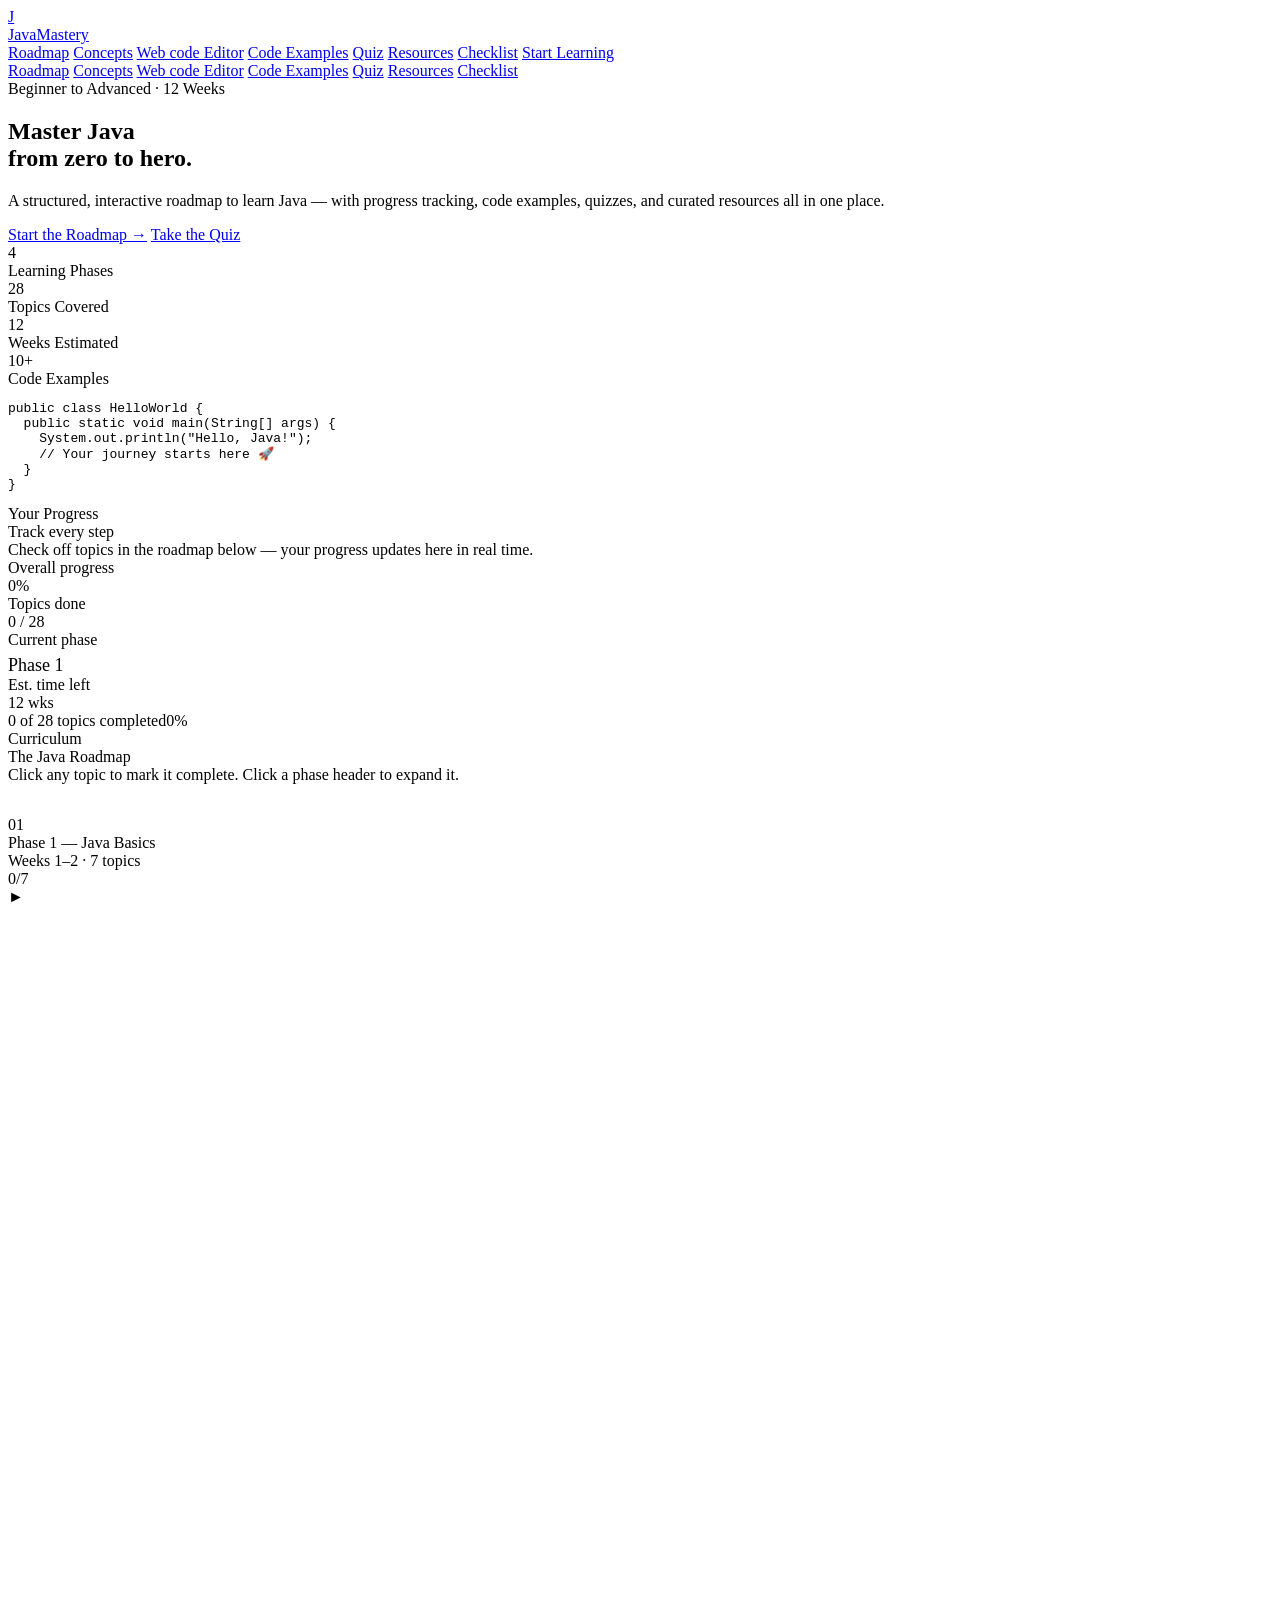
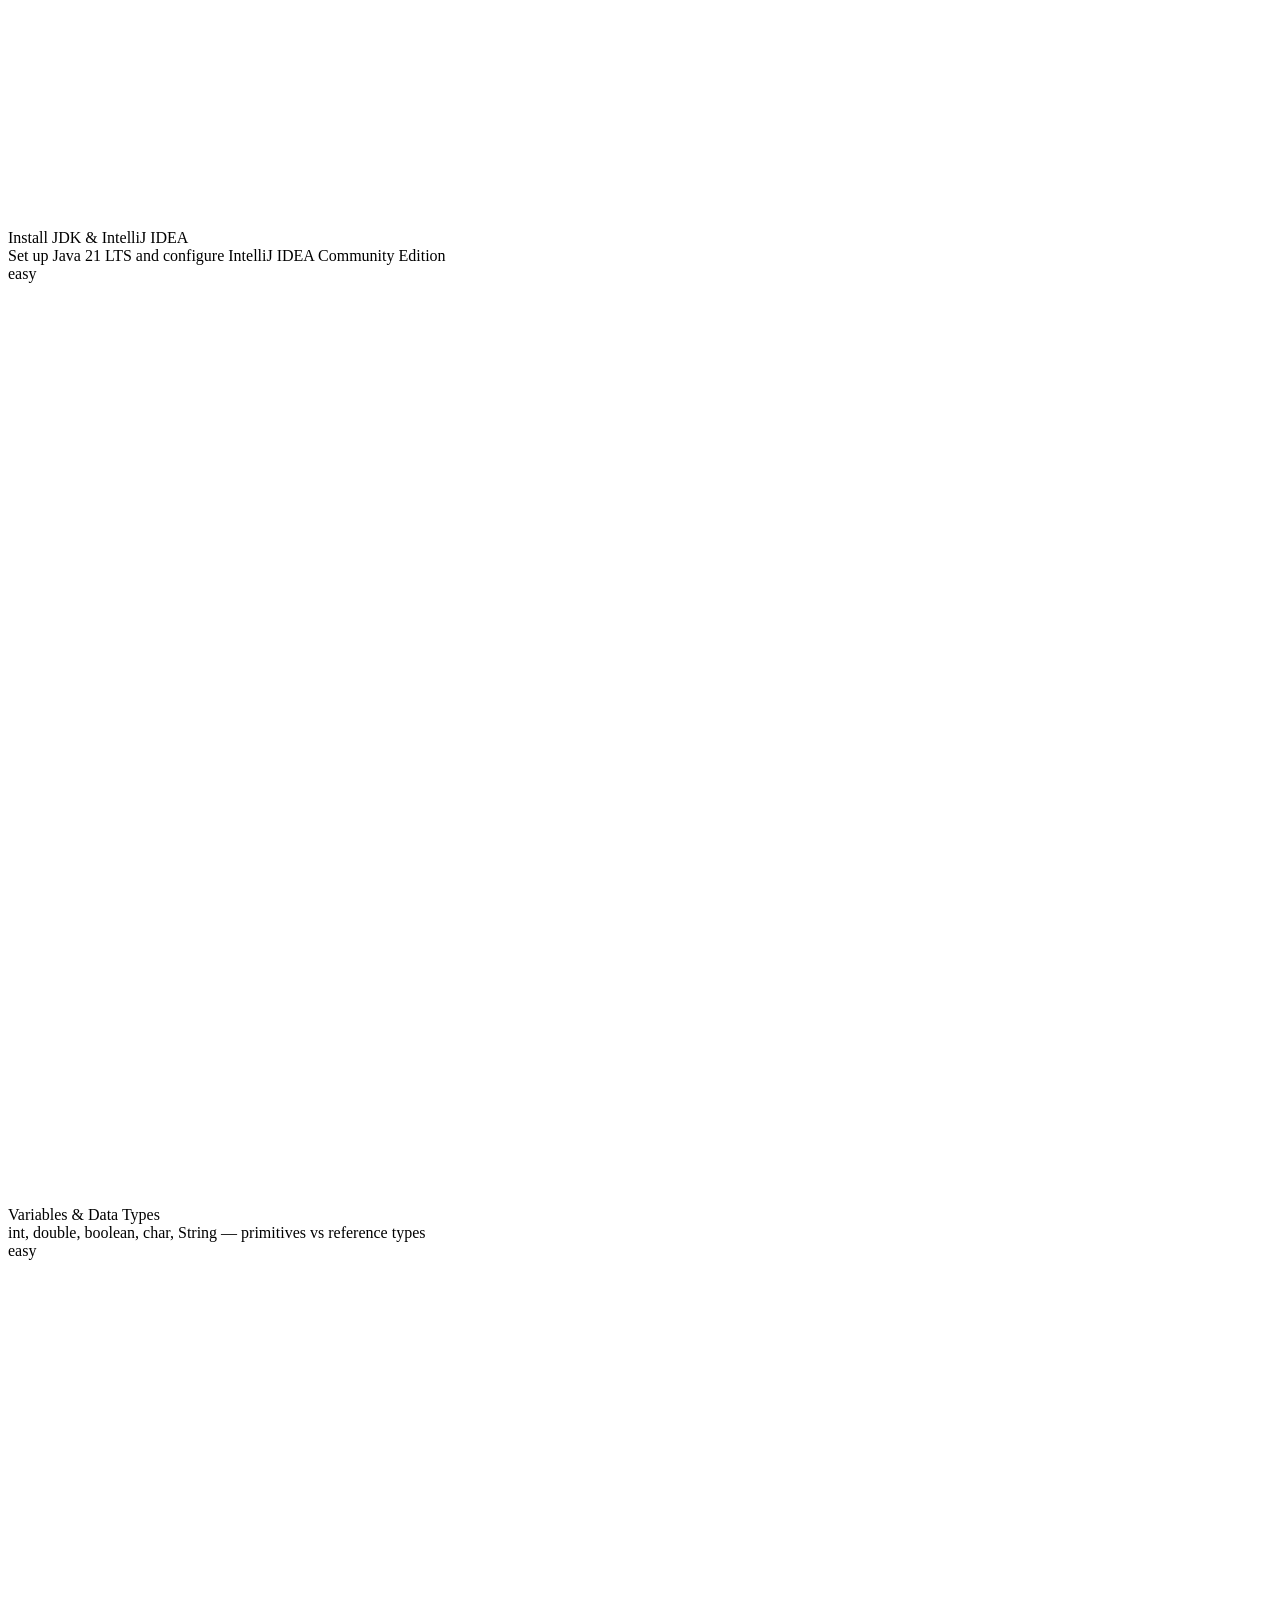
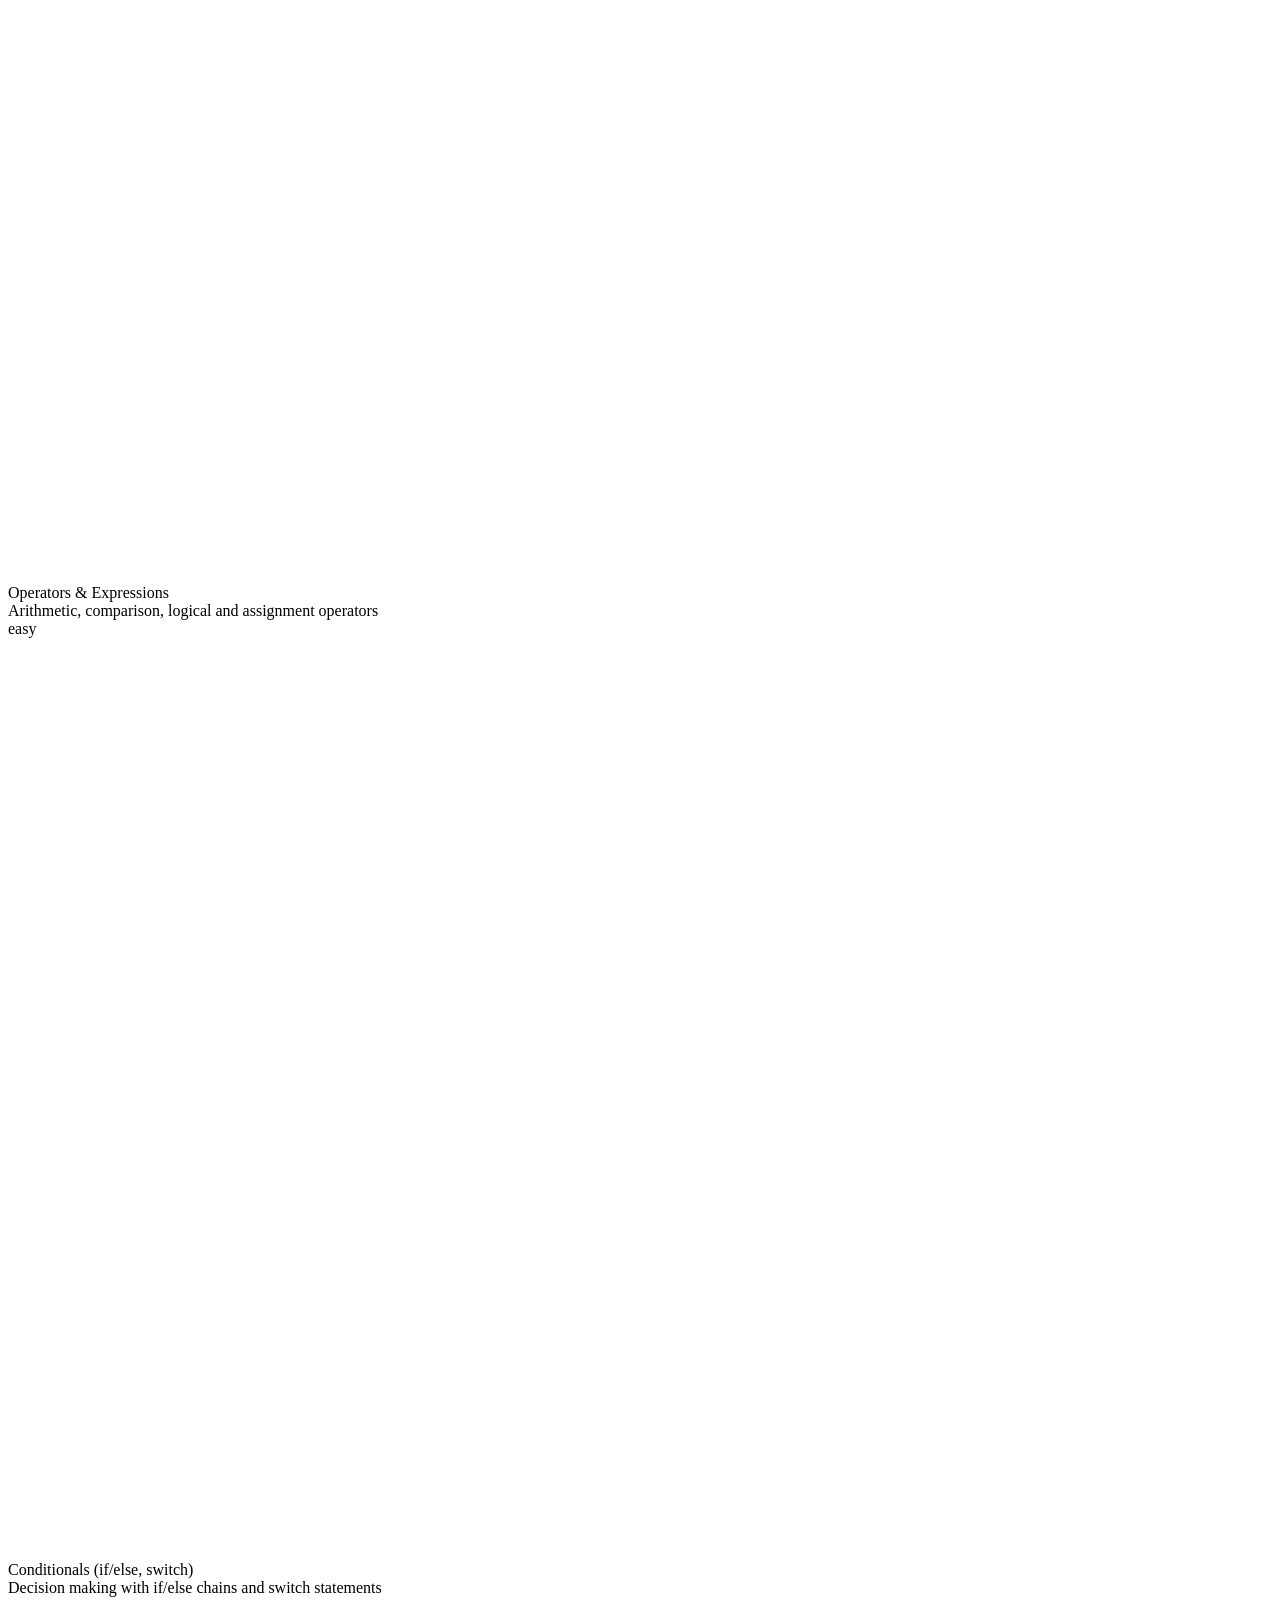
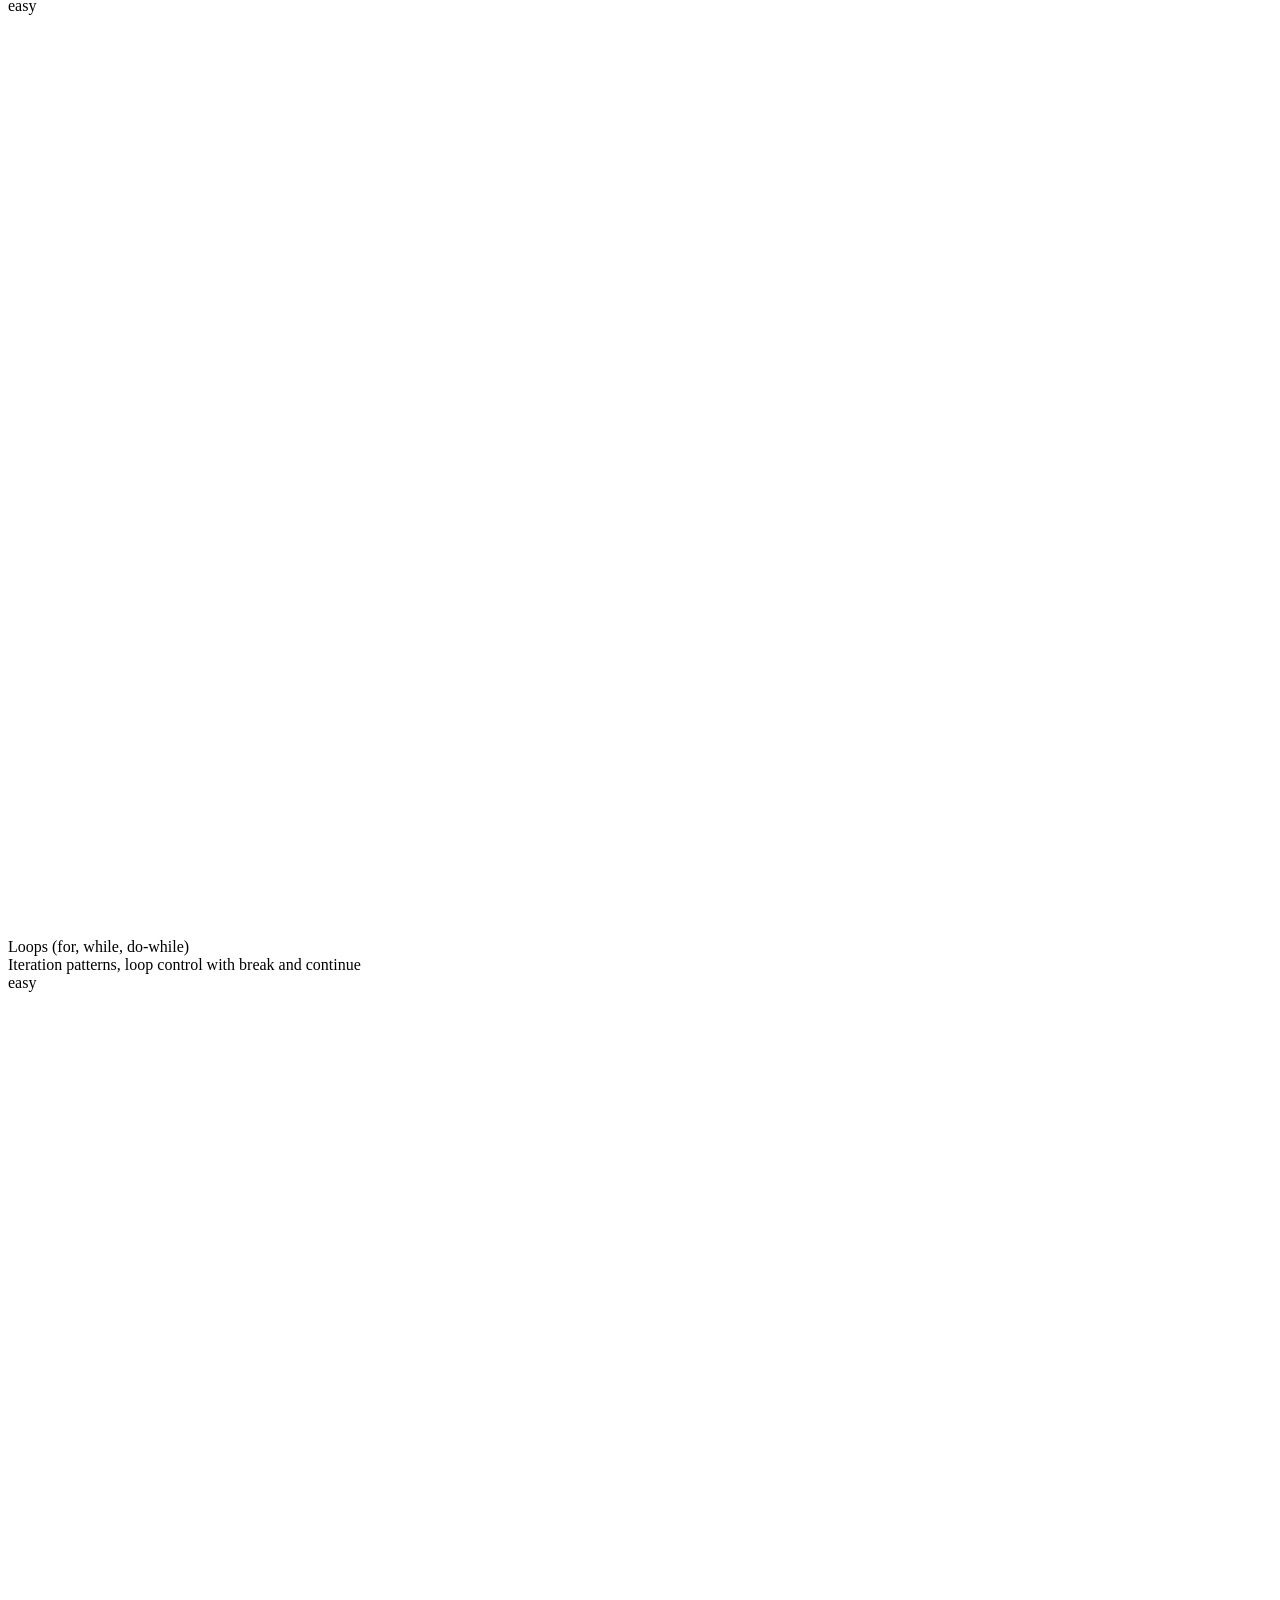
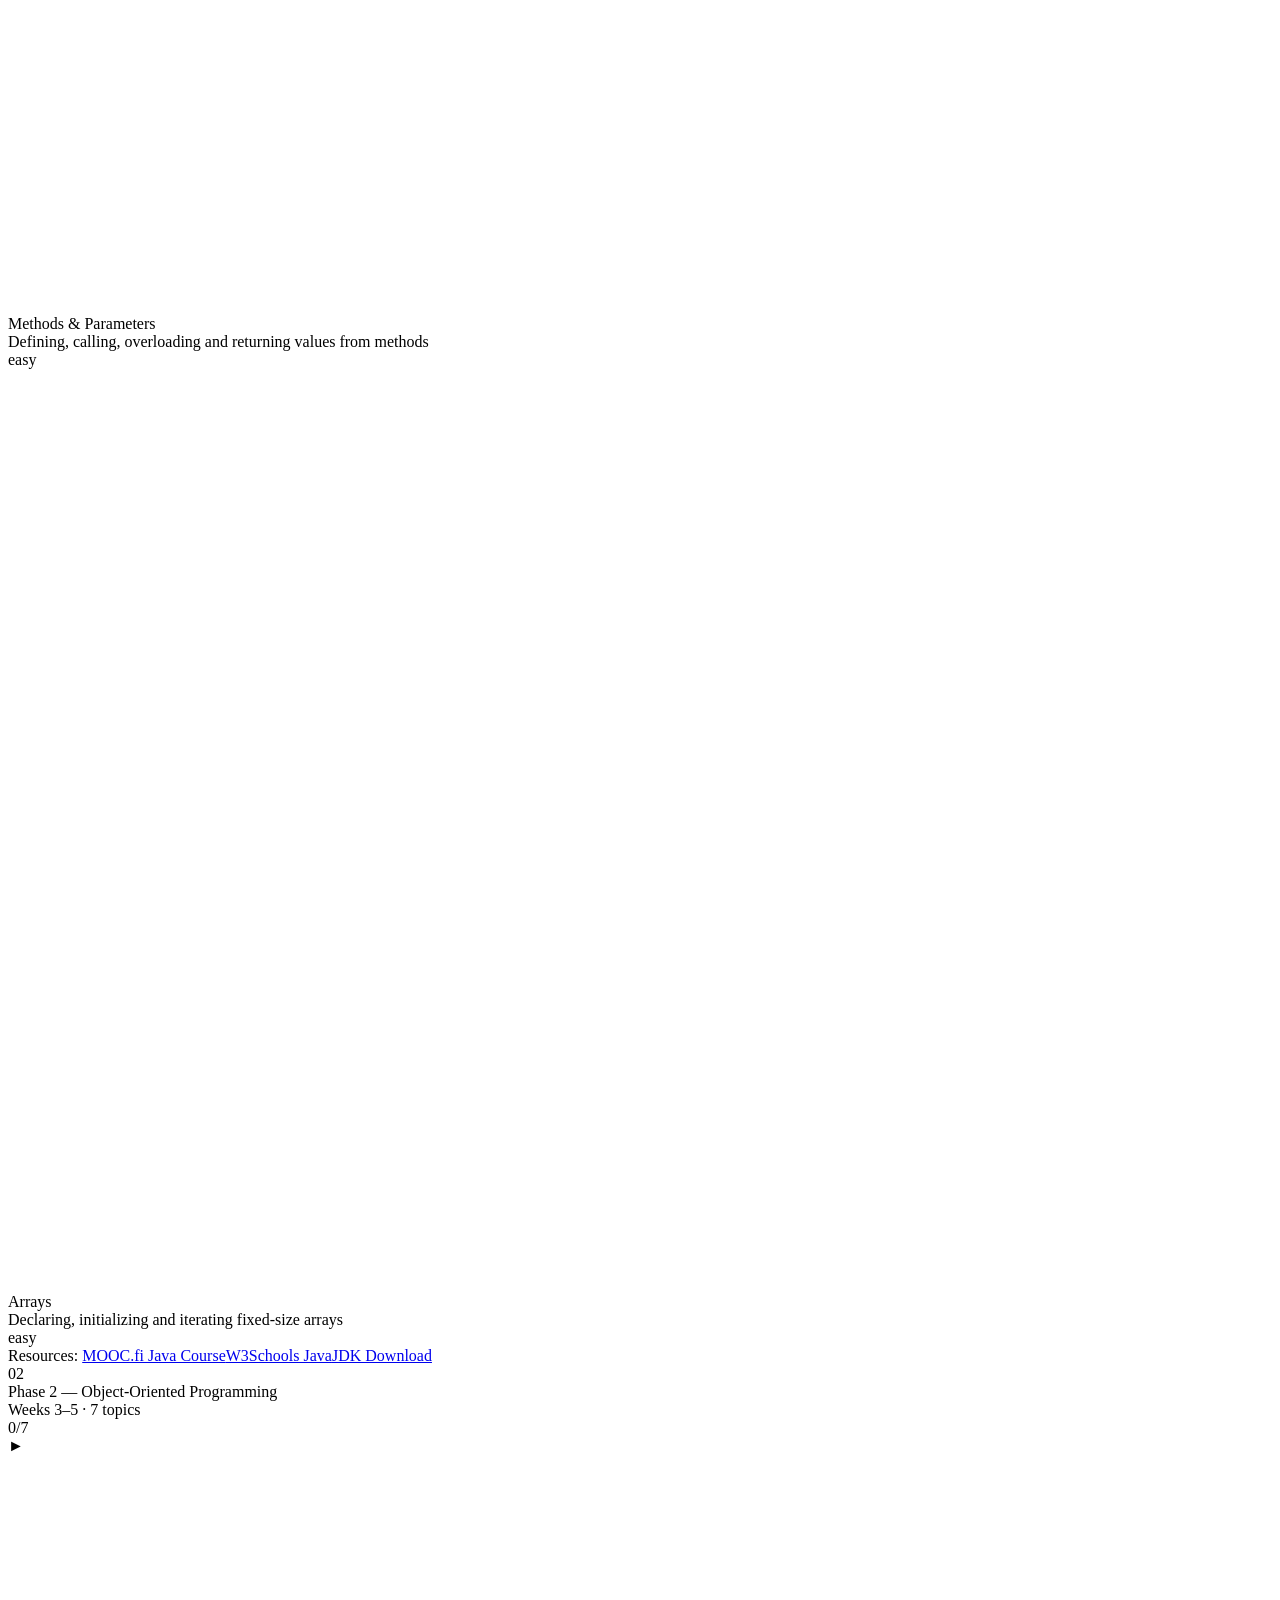
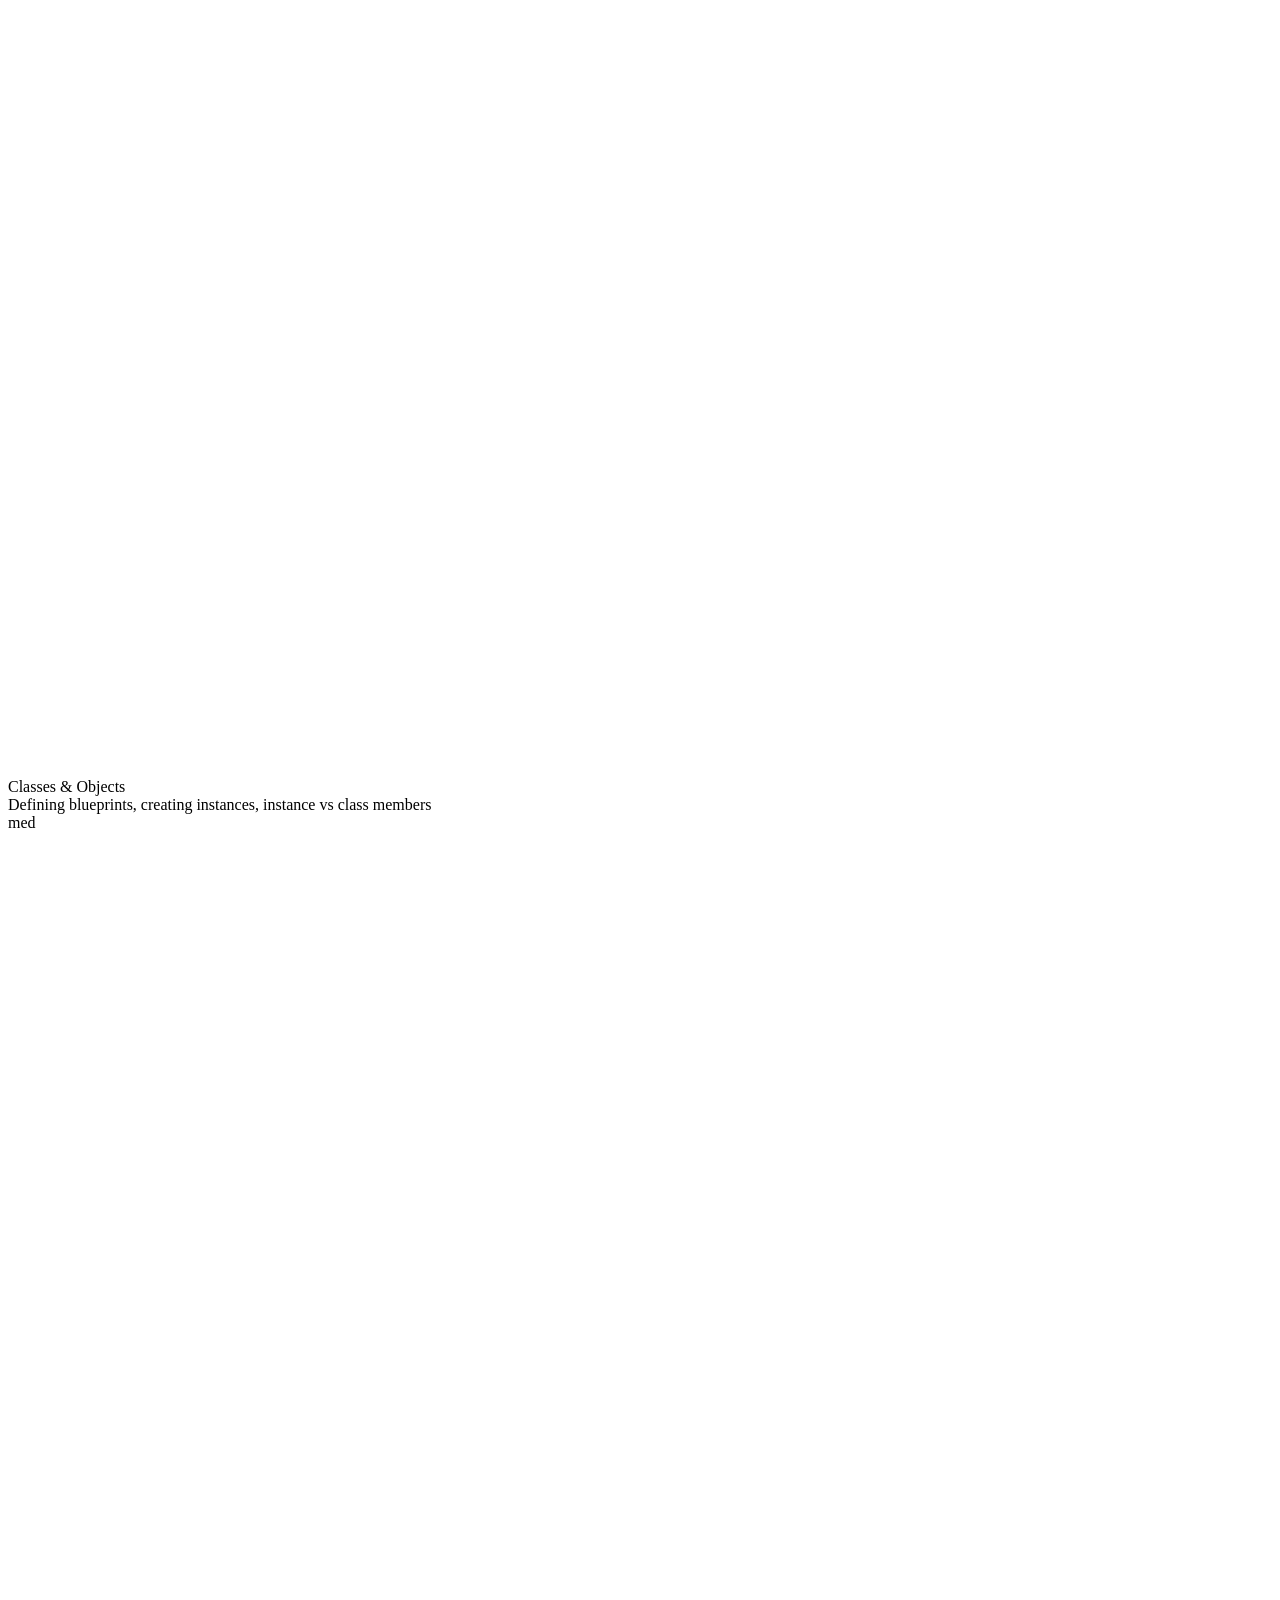
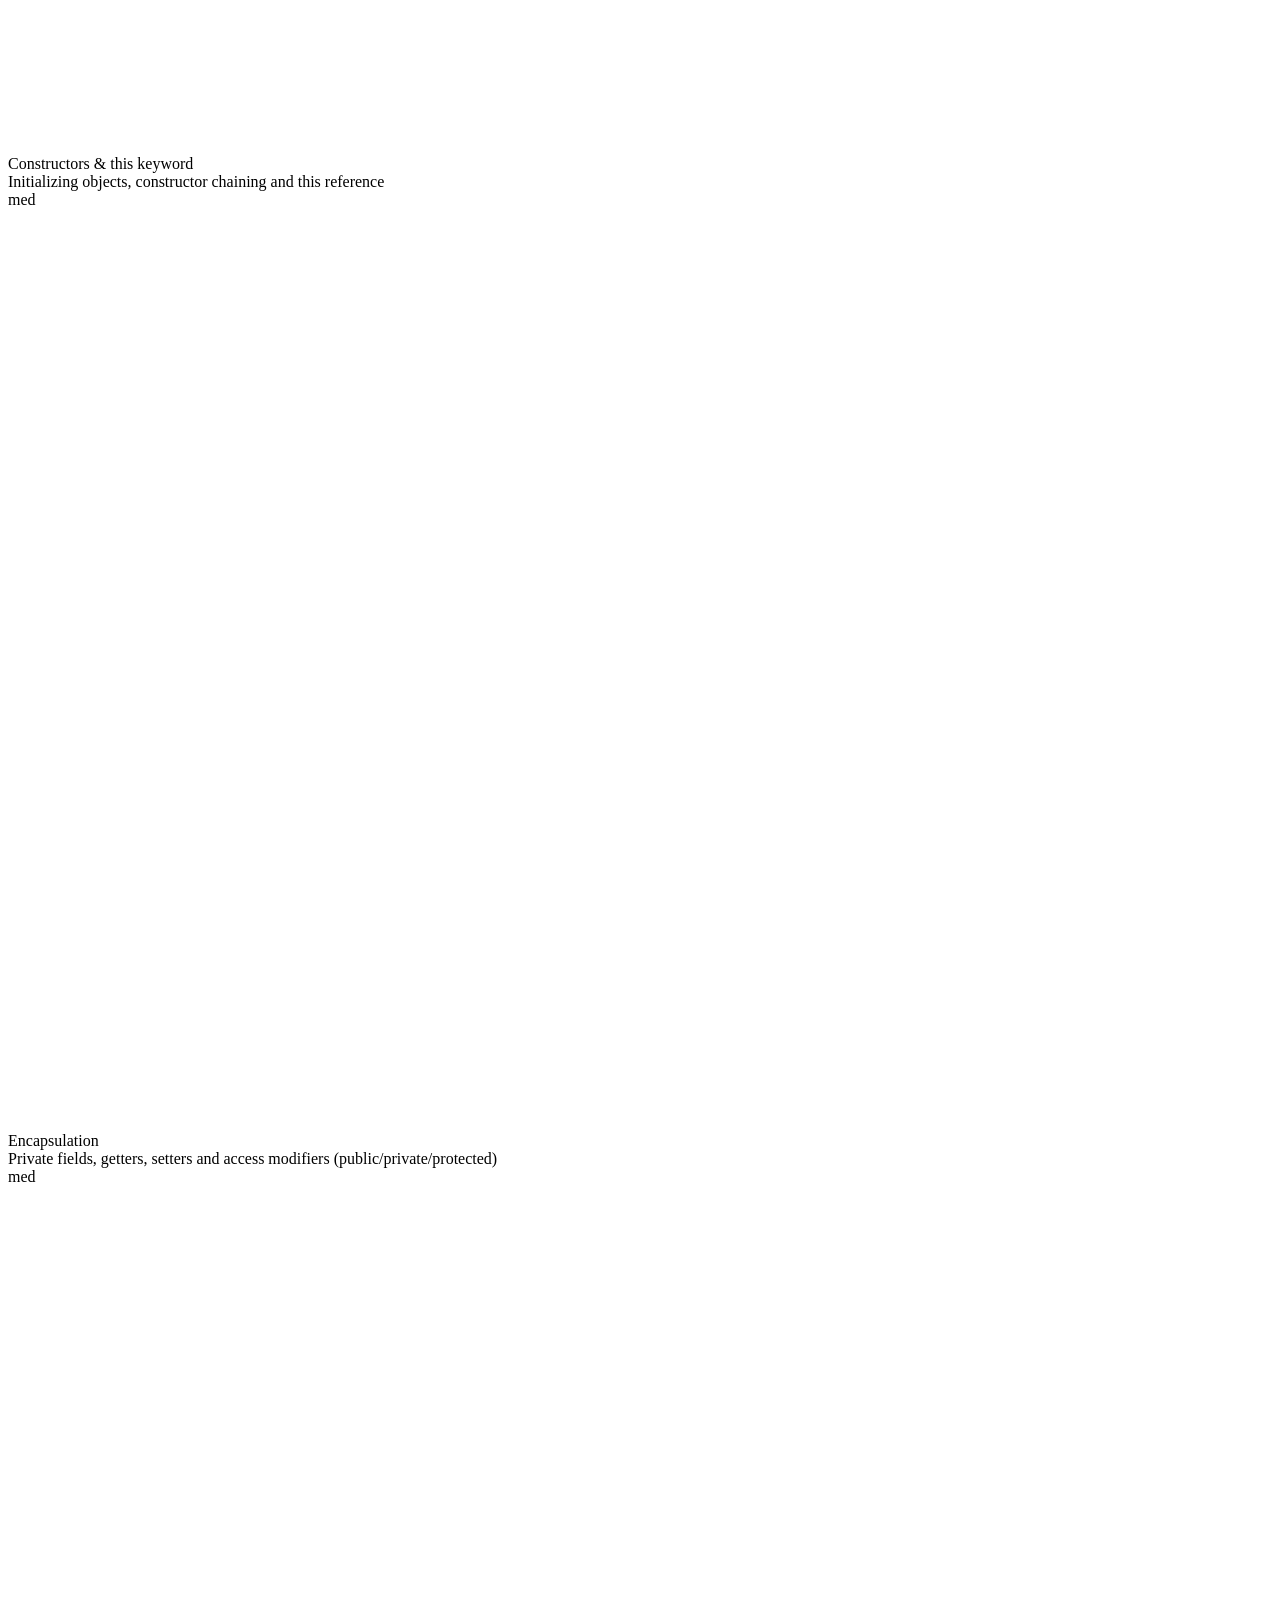
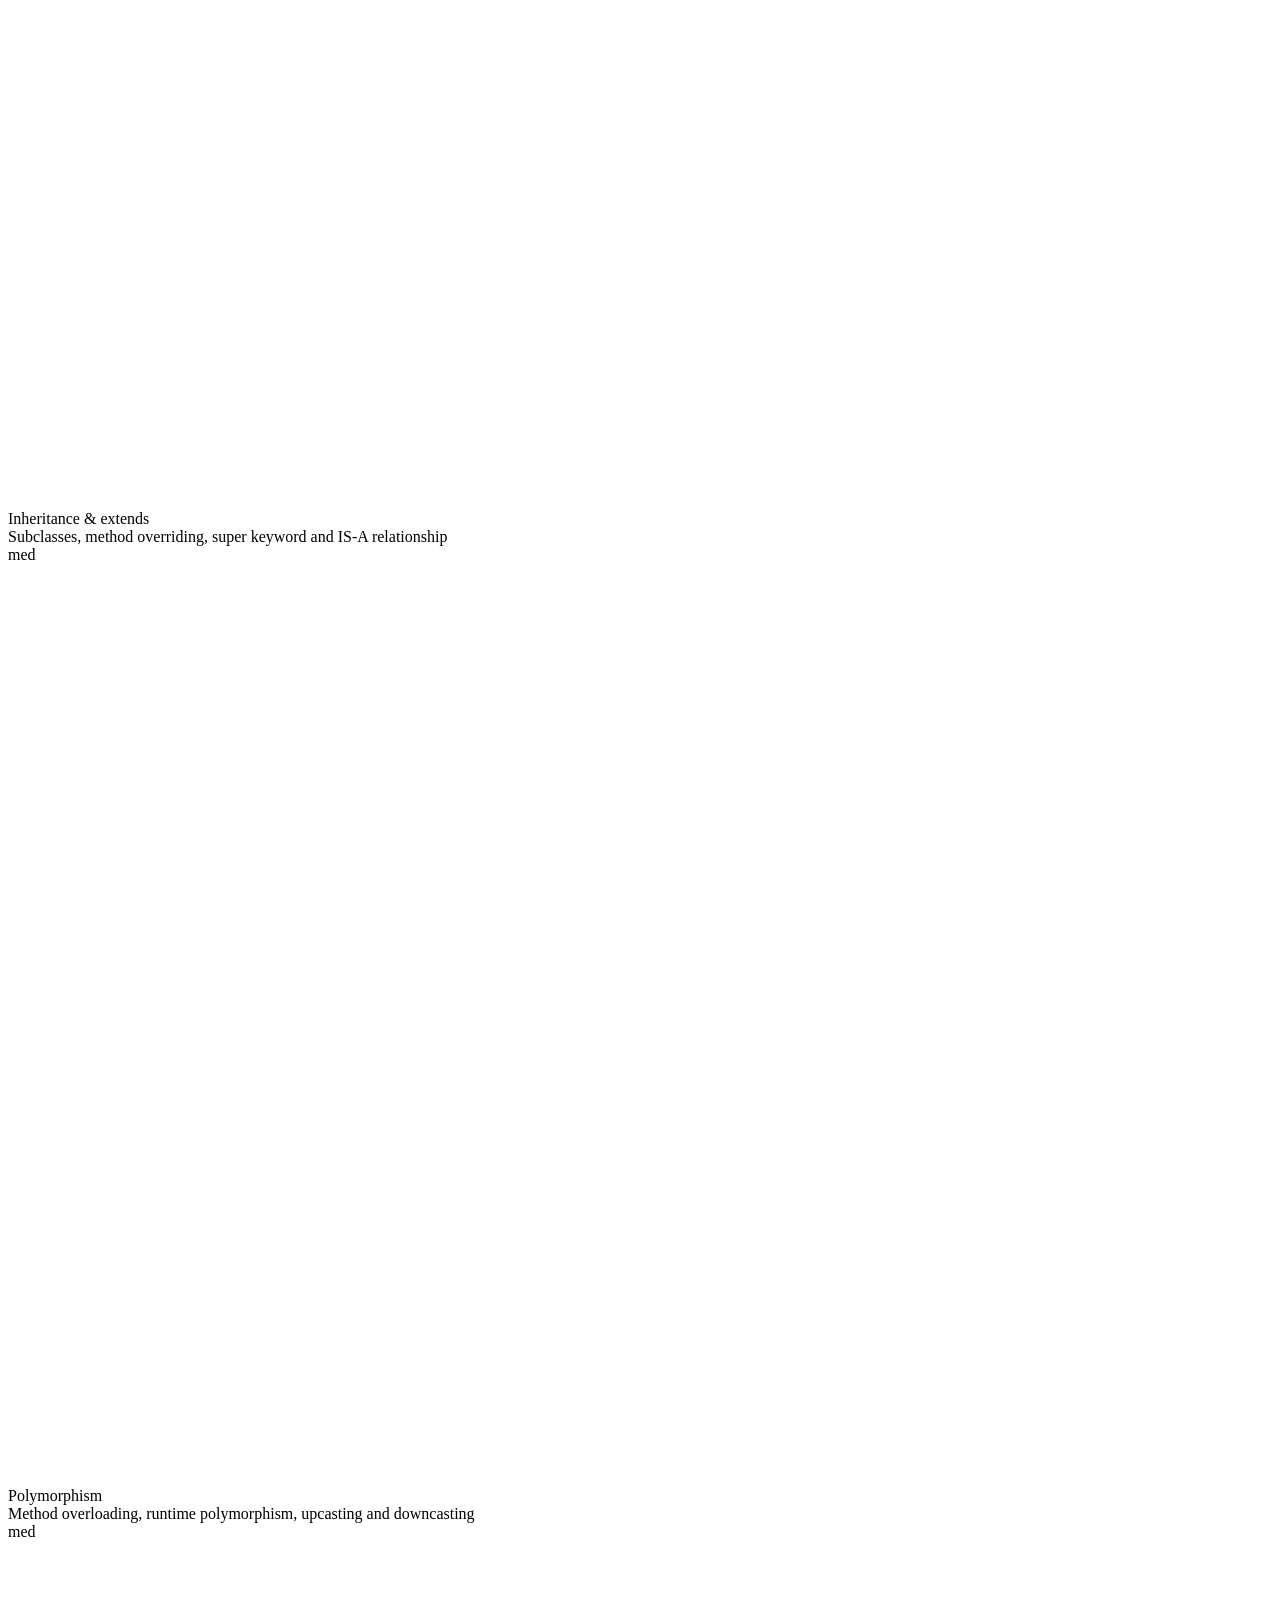
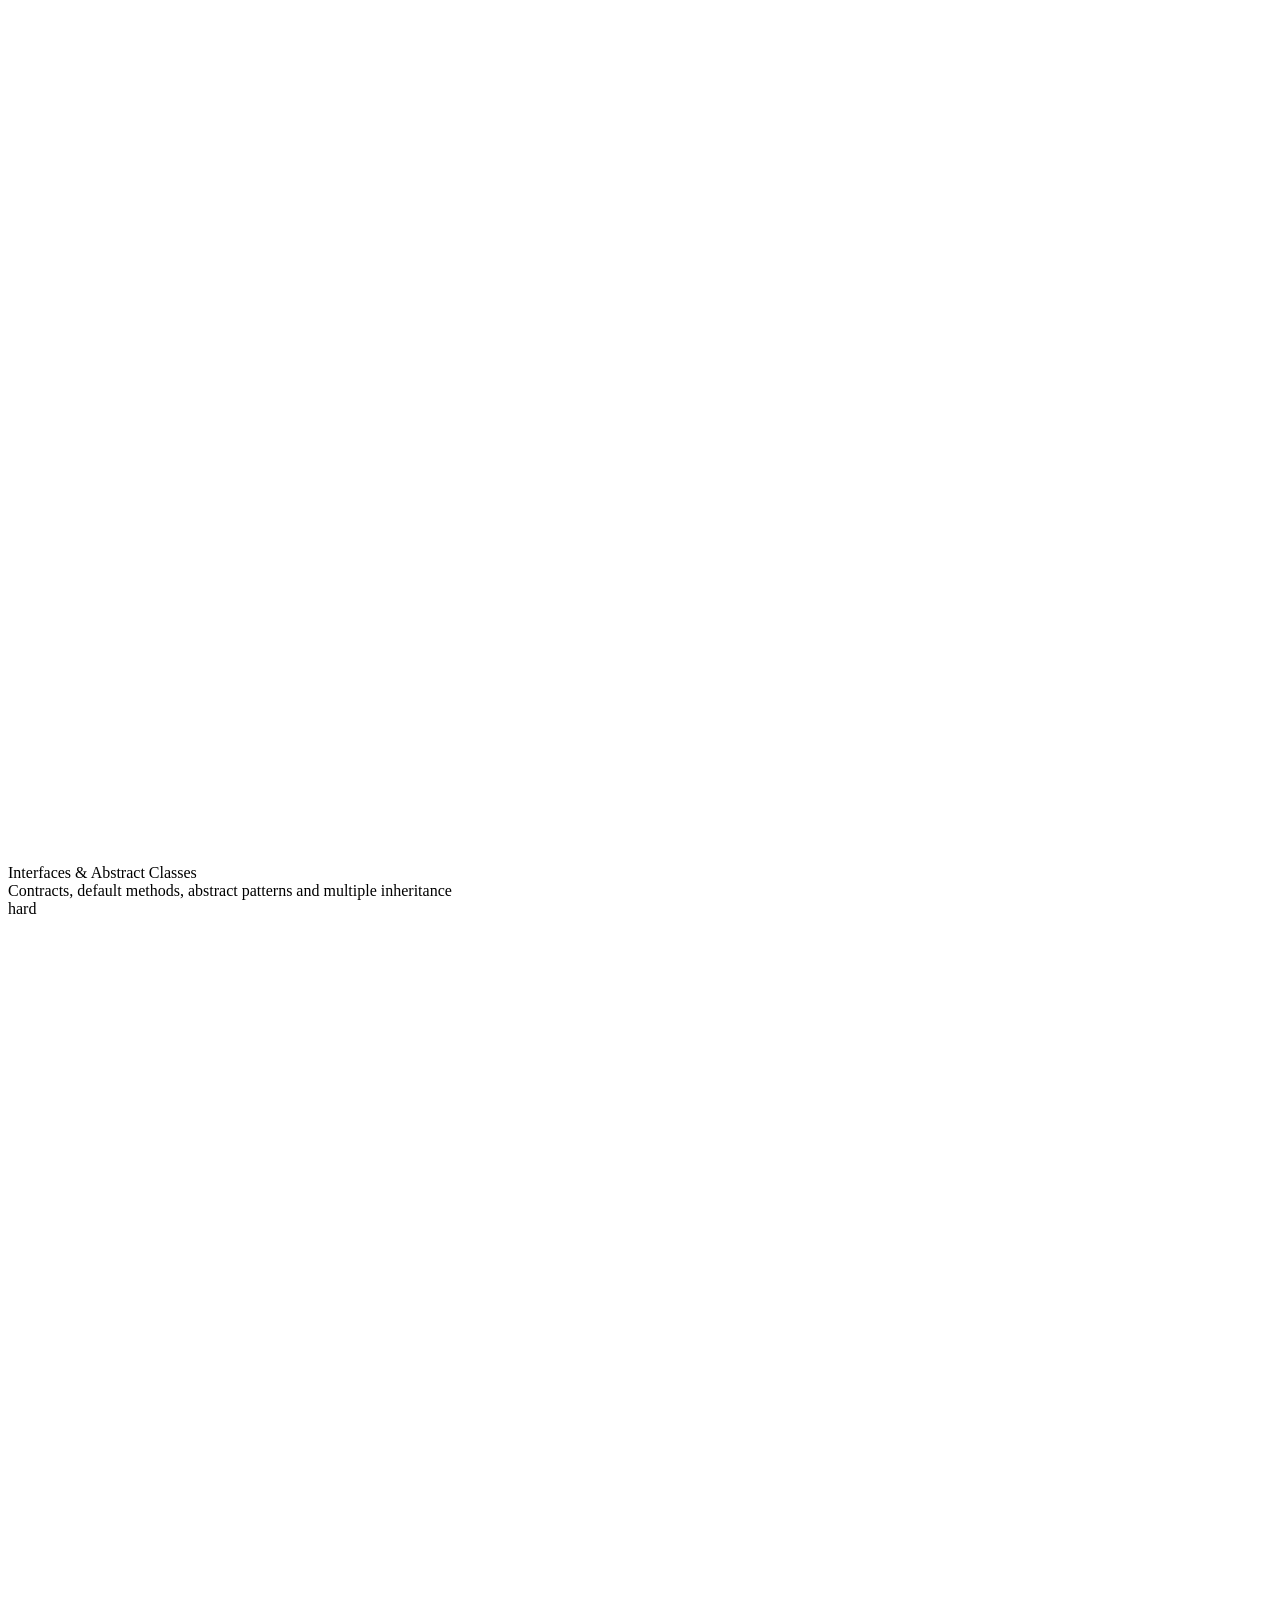
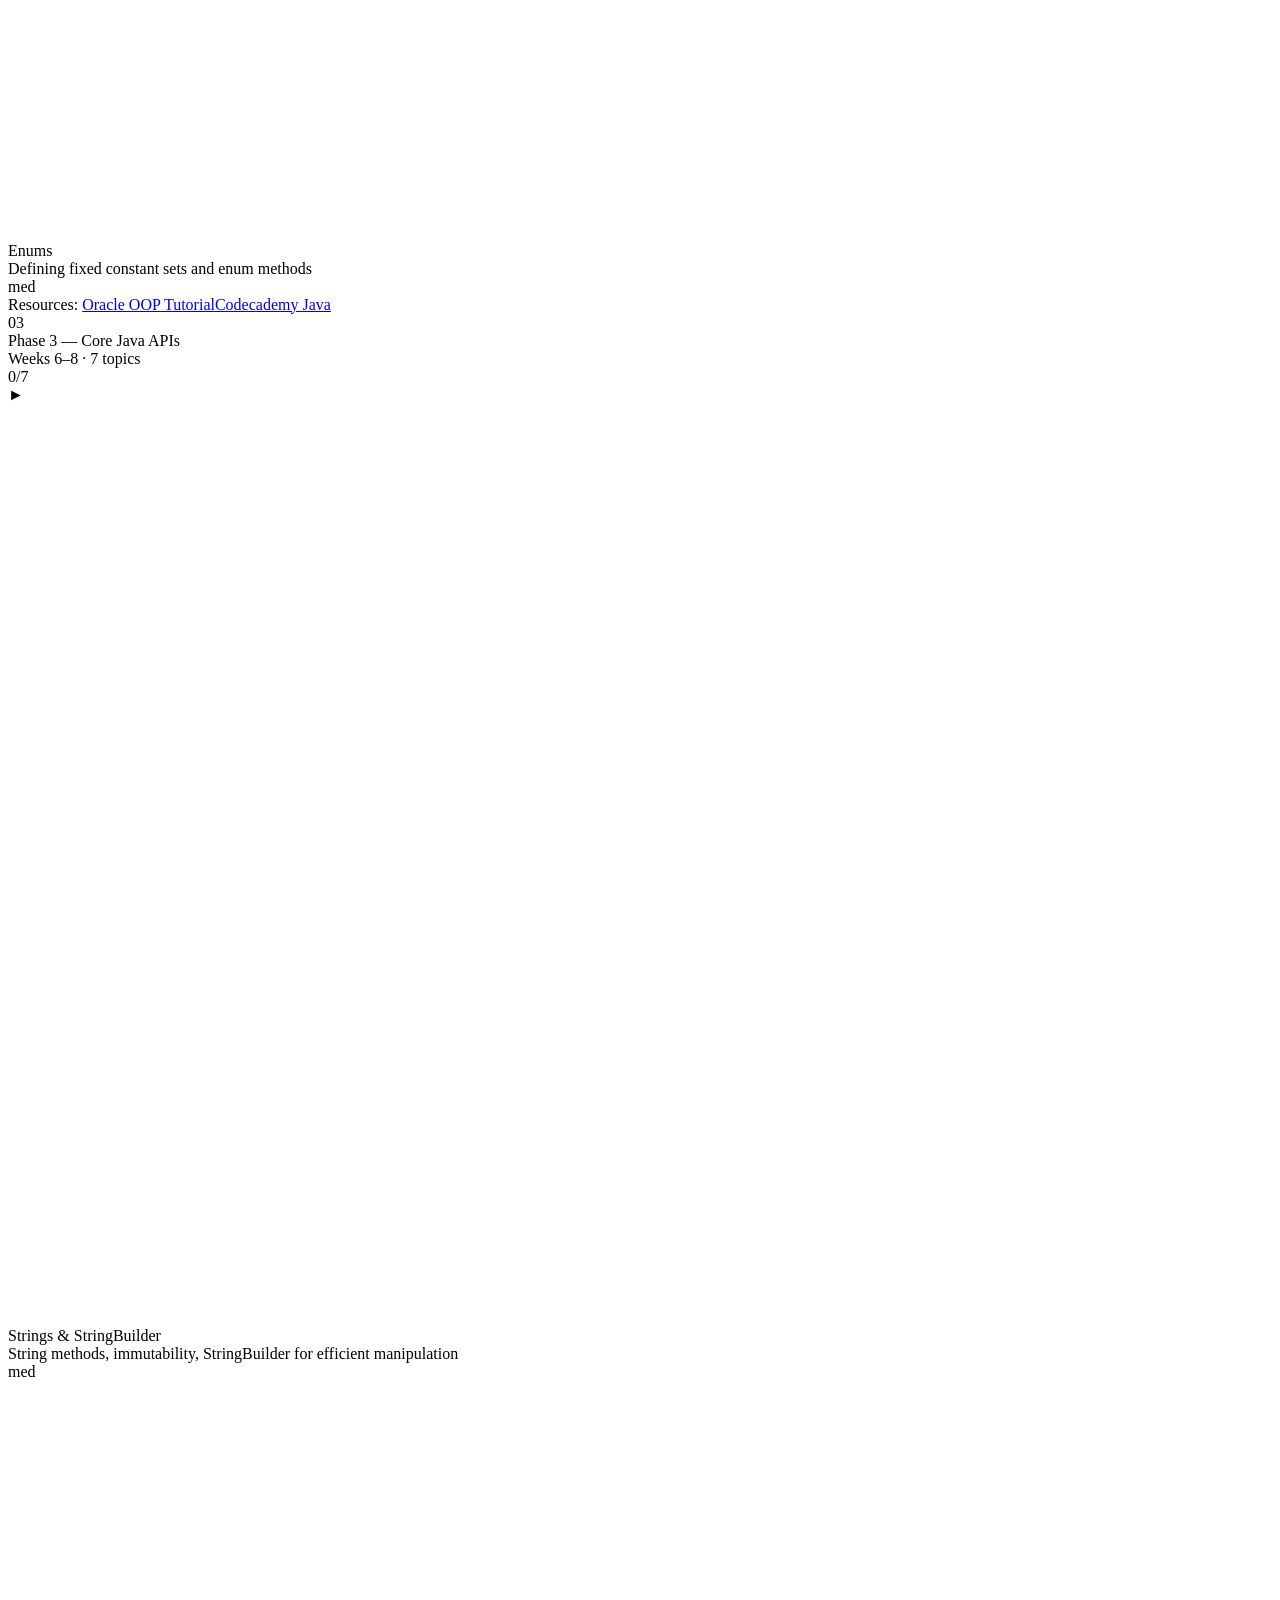
==== src/Home.html @ 42856e84 "push" ====
<!DOCTYPE html>
<html lang="en">

<head>
  <meta charset="UTF-8">
  <meta name="viewport" content="width=device-width, initial-scale=1.0">
  <title>Java Mastery — Learning Roadmap</title>
  <link
    href="https://fonts.googleapis.com/css2?family=DM+Serif+Display&family=DM+Sans:wght@300;400;500;600&family=JetBrains+Mono:wght@400;600&display=swap"
    rel="stylesheet">
  <link rel="stylesheet" href="./src/Style.css">
</head>

<body>

  <!-- NAV -->
  <nav>
    <a href="#" class="nav-logo">
      <div class="nav-logo-icon">J</div>
      <span class="nav-logo-text">JavaMastery</span>
    </a>
    <div class="nav-links">
      <a href="#roadmap">Roadmap</a>
      <a href="./src/index.html">Concepts</a>
      <a href="https://sagar-code-editor.vercel.app">Web code Editor</a>
      <a href="#code">Code Examples</a>
      <a href="#quiz">Quiz</a>
      <a href="#resources">Resources</a>
      <a href="#checklist">Checklist</a>
      <a href="#roadmap" class="nav-cta">Start Learning</a>
    </div>
    <div class="hamburger" onclick="toggleMenu()">
      <span></span><span></span><span></span>
    </div>
  </nav>

  <div class="mobile-menu" id="mobileMenu">
    <a href="#roadmap" onclick="closeMenu()">Roadmap</a>
    <a href="./src/index.html" onclick="closeMenu()">Concepts</a>
    <a href="https://sagar-code-editor.vercel.app" onclick="closeMenu()">Web code Editor</a>
    <a href="#code" onclick="closeMenu()">Code Examples</a>
    <a href="#quiz" onclick="closeMenu()">Quiz</a>
    <a href="#resources" onclick="closeMenu()">Resources</a>
    <a href="#checklist" onclick="closeMenu()">Checklist</a>
  </div>

  <!-- HERO -->
  <section class="hero">
    <div class="hero-badge animate"><span class="hero-badge-dot"></span> Beginner to Advanced · 12 Weeks</div>
    <h1 class="animate delay-1">Master <span>Java</span><br>from zero to hero.</h1>
    <p class="animate delay-2">A structured, interactive roadmap to learn Java — with progress tracking, code examples,
      quizzes, and curated resources all in one place.</p>
    <div class="hero-buttons animate delay-3">
      <a href="#roadmap" class="btn-primary">Start the Roadmap →</a>
      <a href="#quiz" class="btn-secondary">Take the Quiz</a>
    </div>
    <div class="hero-stats animate delay-3">
      <div>
        <div class="hero-stat-num">4</div>
        <div class="hero-stat-label">Learning Phases</div>
      </div>
      <div>
        <div class="hero-stat-num">28</div>
        <div class="hero-stat-label">Topics Covered</div>
      </div>
      <div>
        <div class="hero-stat-num">12</div>
        <div class="hero-stat-label">Weeks Estimated</div>
      </div>
      <div>
        <div class="hero-stat-num">10+</div>
        <div class="hero-stat-label">Code Examples</div>
      </div>
    </div>
    <div class="hero-code animate delay-3">
      <div class="code-dots"><span class="dot-red"></span><span class="dot-yellow"></span><span
          class="dot-green"></span></div>
      <pre><span class="kw">public class</span> <span class="cls">HelloWorld</span> {
  <span class="kw">public static void</span> <span class="fn">main</span>(<span class="cls">String</span>[] args) {
    <span class="cls">System</span>.out.<span class="fn">println</span>(<span class="str">"Hello, Java!"</span>);
    <span class="cm">// Your journey starts here 🚀</span>
  }
}</pre>
    </div>
  </section>

  <!-- PROGRESS DASHBOARD -->
  <section class="progress-section" id="progress">
    <div class="section-inner">
      <div class="section-label">Your Progress</div>
      <div class="section-title">Track every step</div>
      <div class="section-sub">Check off topics in the roadmap below — your progress updates here in real time.</div>
      <div class="progress-cards">
        <div class="prog-card">
          <div class="prog-card-label">Overall progress</div>
          <div class="prog-card-val" id="stat-pct">0<span>%</span></div>
        </div>
        <div class="prog-card">
          <div class="prog-card-label">Topics done</div>
          <div class="prog-card-val" id="stat-done">0<span> / 28</span></div>
        </div>
        <div class="prog-card">
          <div class="prog-card-label">Current phase</div>
          <div class="prog-card-val" style="font-size:18px;padding-top:6px" id="stat-phase">Phase 1</div>
        </div>
        <div class="prog-card">
          <div class="prog-card-label">Est. time left</div>
          <div class="prog-card-val" id="stat-time">12<span> wks</span></div>
        </div>
      </div>
      <div class="prog-bar-wrap">
        <div class="prog-bar" id="mainBar" style="width:0%"></div>
      </div>
      <div class="prog-bar-label"><span id="barLabel">0 of 28 topics completed</span><span id="barPct">0%</span></div>
    </div>
  </section>

  <!-- ROADMAP -->
  <section class="roadmap-section" id="roadmap">
    <div class="section-label">Curriculum</div>
    <div class="section-title">The Java Roadmap</div>
    <div class="section-sub">Click any topic to mark it complete. Click a phase header to expand it.</div>
    <div id="roadmapContainer" style="margin-top:2rem"></div>
  </section>

  <!-- CODE EXAMPLES -->
  <section class="code-section" id="code">
    <div class="section-inner" style="max-width:900px;margin:0 auto">
      <div class="section-label">Examples</div>
      <div class="section-title">Learn by example</div>
      <div class="section-sub">Real Java code for every major concept — study it, run it, understand it.</div>
      <div class="code-tabs" id="codeTabs"></div>
      <div id="codePanels"></div>
    </div>
  </section>

  <!-- QUIZ -->
  <section class="quiz-section" id="quiz">
    <div class="section-label">Test Yourself</div>
    <div class="section-title">Java knowledge quiz</div>
    <div class="section-sub" style="margin-bottom:2rem">10 questions across all phases. See how much you've learned!
    </div>
    <div class="quiz-grid" id="quizContainer"></div>
    <div class="quiz-score" id="quizScore">
      <div style="font-size:14px;color:var(--text2);margin-bottom:.5rem">Your score</div>
      <div class="quiz-score-num" id="scoreNum">0/10</div>
      <div style="font-size:14px;color:var(--text2);margin-top:.5rem" id="scoreMsg"></div>
      <button class="quiz-reset" onclick="resetQuiz()">Try Again</button>
    </div>
  </section>

  <!-- RESOURCES -->
  <section class="resources-section" id="resources">
    <div style="max-width:900px;margin:0 auto">
      <div class="section-label">Resources</div>
      <div class="section-title" style="margin-bottom:.5rem">Curated for Java learners</div>
      <div class="section-sub" style="margin-bottom:2rem">Handpicked courses, docs, and tools to accelerate your
        learning.</div>
      <div class="resources-grid" id="resourcesGrid"></div>
    </div>
  </section>

  <!-- WEEKLY CHECKLIST -->
  <section class="checklist-section" id="checklist">
    <div class="section-label">Weekly Habits</div>
    <div class="section-title">Build a learning routine</div>
    <div class="section-sub" style="margin-bottom:2rem">Daily habits that separate Java beginners from real developers.
    </div>
    <div class="checklist-grid" id="checklistGrid"></div>
  </section>

  <!-- FOOTER -->
  <footer>
    <div class="footer-logo">JavaMastery</div>
    <div class="footer-text">Built for every developer who is serious about learning Java. Keep going — you've got this.
    </div>
    <div class="footer-links">
      <a href="#roadmap">Roadmap</a>
      <a href="#code">Examples</a>
      <a href="#quiz">Quiz</a>
      <a href="#resources">Resources</a>
    </div>
  </footer>

  <script>
    // ===================== DATA =====================
    const phases = [
      {
        id: 'p1', title: 'Phase 1 — Java Basics', weeks: 'Weeks 1–2', color: 'pn1',
        resources: [{ name: 'MOOC.fi Java Course', url: 'https://java-programming.mooc.fi' }, { name: 'W3Schools Java', url: 'https://www.w3schools.com/java/' }, { name: 'JDK Download', url: 'https://www.oracle.com/java/technologies/downloads/' }],
        topics: [
          { name: 'Install JDK & IntelliJ IDEA', desc: 'Set up Java 21 LTS and configure IntelliJ IDEA Community Edition', tag: 'easy' },
          { name: 'Variables & Data Types', desc: 'int, double, boolean, char, String — primitives vs reference types', tag: 'easy' },
          { name: 'Operators & Expressions', desc: 'Arithmetic, comparison, logical and assignment operators', tag: 'easy' },
          { name: 'Conditionals (if/else, switch)', desc: 'Decision making with if/else chains and switch statements', tag: 'easy' },
          { name: 'Loops (for, while, do-while)', desc: 'Iteration patterns, loop control with break and continue', tag: 'easy' },
          { name: 'Methods & Parameters', desc: 'Defining, calling, overloading and returning values from methods', tag: 'easy' },
          { name: 'Arrays', desc: 'Declaring, initializing and iterating fixed-size arrays', tag: 'easy' },
        ]
      },
      {
        id: 'p2', title: 'Phase 2 — Object-Oriented Programming', weeks: 'Weeks 3–5', color: 'pn2',
        resources: [{ name: 'Oracle OOP Tutorial', url: 'https://docs.oracle.com/javase/tutorial/java/concepts/' }, { name: 'Codecademy Java', url: 'https://www.codecademy.com/learn/learn-java' }],
        topics: [
          { name: 'Classes & Objects', desc: 'Defining blueprints, creating instances, instance vs class members', tag: 'med' },
          { name: 'Constructors & this keyword', desc: 'Initializing objects, constructor chaining and this reference', tag: 'med' },
          { name: 'Encapsulation', desc: 'Private fields, getters, setters and access modifiers (public/private/protected)', tag: 'med' },
          { name: 'Inheritance & extends', desc: 'Subclasses, method overriding, super keyword and IS-A relationship', tag: 'med' },
          { name: 'Polymorphism', desc: 'Method overloading, runtime polymorphism, upcasting and downcasting', tag: 'med' },
          { name: 'Interfaces & Abstract Classes', desc: 'Contracts, default methods, abstract patterns and multiple inheritance', tag: 'hard' },
          { name: 'Enums', desc: 'Defining fixed constant sets and enum methods', tag: 'med' },
        ]
      },
      {
        id: 'p3', title: 'Phase 3 — Core Java APIs', weeks: 'Weeks 6–8', color: 'pn3',
        resources: [{ name: 'Baeldung Collections Guide', url: 'https://www.baeldung.com/java-collections' }, { name: 'Oracle Java Tutorials', url: 'https://docs.oracle.com/javase/tutorial/' }],
        topics: [
          { name: 'Strings & StringBuilder', desc: 'String methods, immutability, StringBuilder for efficient manipulation', tag: 'med' },
          { name: 'ArrayList & LinkedList', desc: 'Dynamic arrays, iteration, adding/removing and performance differences', tag: 'med' },
          { name: 'HashMap & HashSet', desc: 'Key-value storage, hashing, collision and iteration patterns', tag: 'med' },
          { name: 'Exception Handling', desc: 'try/catch/finally, checked vs unchecked, custom exceptions', tag: 'med' },
          { name: 'File I/O basics', desc: 'Reading/writing files with java.io and java.nio packages', tag: 'hard' },
          { name: 'Generics', desc: 'Type parameters, bounded types, wildcards and generic methods', tag: 'hard' },
          { name: 'Comparable & Comparator', desc: 'Sorting objects with natural ordering and custom comparators', tag: 'hard' },
        ]
      },
      {
        id: 'p4', title: 'Phase 4 — Modern Java & Beyond', weeks: 'Weeks 9–12', color: 'pn4',
        resources: [{ name: 'Baeldung Java 8+ Features', url: 'https://www.baeldung.com/java-8-new-features' }, { name: 'Spring Boot Quickstart', url: 'https://start.spring.io' }],
        topics: [
          { name: 'Lambda Expressions', desc: 'Functional interfaces, arrow syntax, method references and closure', tag: 'hard' },
          { name: 'Streams API', desc: 'Declarative pipelines: filter, map, reduce, collect and flatMap', tag: 'hard' },
          { name: 'Optional<T>', desc: 'Eliminate NullPointerExceptions with Optional and its methods', tag: 'hard' },
          { name: 'Multithreading Basics', desc: 'Thread, Runnable, synchronized keyword and basic concurrency', tag: 'hard' },
          { name: 'Build a Project', desc: 'Apply everything — build a bank app, quiz system or to-do manager', tag: 'hard' },
          { name: 'Intro to Spring Boot', desc: 'REST APIs, dependency injection and building your first web service', tag: 'hard' },
          { name: 'Unit Testing with JUnit', desc: 'Write tests, assertions and test-driven development basics', tag: 'hard' },
        ]
      }
    ];

    const codeExamples = [
      {
        label: 'Hello World', file: 'HelloWorld.java',
        code: `<span class="kw">public class</span> <span class="cls">HelloWorld</span> {
  <span class="kw">public static void</span> <span class="fn">main</span>(<span class="cls">String</span>[] args) {
    <span class="cls">System</span>.out.<span class="fn">println</span>(<span class="str">"Hello, World!"</span>);

    <span class="cm">// Variables and types</span>
    <span class="kw">int</span> age = <span class="num">25</span>;
    <span class="kw">double</span> gpa = <span class="num">3.8</span>;
    <span class="kw">boolean</span> isStudent = <span class="kw">true</span>;
    <span class="cls">String</span> name = <span class="str">"Alice"</span>;

    <span class="cls">System</span>.out.<span class="fn">println</span>(name + <span class="str">" is "</span> + age + <span class="str">" years old"</span>);
  }
}`,
        points: ['System.out.println() prints to console', 'Java is strongly typed — every variable needs a type', 'String is a class, not a primitive', '+ operator concatenates strings']
      },
      {
        label: 'OOP', file: 'BankAccount.java',
        code: `<span class="kw">public class</span> <span class="cls">BankAccount</span> {
  <span class="kw">private</span> <span class="cls">String</span> owner;
  <span class="kw">private double</span> balance;

  <span class="kw">public</span> <span class="fn">BankAccount</span>(<span class="cls">String</span> owner, <span class="kw">double</span> initial) {
    <span class="kw">this</span>.owner = owner;
    <span class="kw">this</span>.balance = initial;
  }

  <span class="kw">public void</span> <span class="fn">deposit</span>(<span class="kw">double</span> amount) {
    <span class="kw">if</span> (amount > <span class="num">0</span>) balance += amount;
  }

  <span class="kw">public boolean</span> <span class="fn">withdraw</span>(<span class="kw">double</span> amount) {
    <span class="kw">if</span> (amount > balance) <span class="kw">return false</span>;
    balance -= amount;
    <span class="kw">return true</span>;
  }

  <span class="kw">public double</span> <span class="fn">getBalance</span>() { <span class="kw">return</span> balance; }

  <span class="kw">public static void</span> <span class="fn">main</span>(<span class="cls">String</span>[] args) {
    <span class="cls">BankAccount</span> acc = <span class="kw">new</span> <span class="cls">BankAccount</span>(<span class="str">"Alice"</span>, <span class="num">500.0</span>);
    acc.<span class="fn">deposit</span>(<span class="num">200</span>);
    acc.<span class="fn">withdraw</span>(<span class="num">100</span>);
    <span class="cls">System</span>.out.<span class="fn">println</span>(acc.<span class="fn">getBalance</span>()); <span class="cm">// 600.0</span>
  }
}`,
        points: ['private fields enforce encapsulation', 'Constructors initialize objects with this keyword', 'Methods represent behaviour of the object', 'Return types declare what a method outputs']
      },
      {
        label: 'Collections', file: 'CollectionsDemo.java',
        code: `<span class="kw">import</span> java.util.*;

<span class="kw">public class</span> <span class="cls">CollectionsDemo</span> {
  <span class="kw">public static void</span> <span class="fn">main</span>(<span class="cls">String</span>[] args) {
    <span class="cm">// ArrayList — dynamic array</span>
    <span class="cls">List</span>&lt;<span class="cls">String</span>&gt; names = <span class="kw">new</span> <span class="cls">ArrayList</span>&lt;&gt;();
    names.<span class="fn">add</span>(<span class="str">"Alice"</span>); names.<span class="fn">add</span>(<span class="str">"Bob"</span>);
    <span class="cls">Collections</span>.<span class="fn">sort</span>(names);

    <span class="cm">// HashMap — key-value pairs</span>
    <span class="cls">Map</span>&lt;<span class="cls">String</span>, <span class="cls">Integer</span>&gt; scores = <span class="kw">new</span> <span class="cls">HashMap</span>&lt;&gt;();
    scores.<span class="fn">put</span>(<span class="str">"Alice"</span>, <span class="num">95</span>);
    scores.<span class="fn">put</span>(<span class="str">"Bob"</span>, <span class="num">87</span>);
    <span class="cls">System</span>.out.<span class="fn">println</span>(scores.<span class="fn">get</span>(<span class="str">"Alice"</span>)); <span class="cm">// 95</span>

    <span class="cm">// HashSet — unique values only</span>
    <span class="cls">Set</span>&lt;<span class="cls">Integer</span>&gt; nums = <span class="kw">new</span> <span class="cls">HashSet</span>&lt;&gt;();
    nums.<span class="fn">add</span>(<span class="num">1</span>); nums.<span class="fn">add</span>(<span class="num">2</span>); nums.<span class="fn">add</span>(<span class="num">1</span>);
    <span class="cls">System</span>.out.<span class="fn">println</span>(nums.<span class="fn">size</span>()); <span class="cm">// 2</span>
  }
}`,
        points: ['ArrayList is resizable; arrays are fixed', 'HashMap gives O(1) average lookup by key', 'HashSet stores unique elements only', 'Use generics <Type> for type safety']
      },
      {
        label: 'Streams', file: 'StreamsDemo.java',
        code: `<span class="kw">import</span> java.util.*;
<span class="kw">import</span> java.util.stream.*;

<span class="kw">public class</span> <span class="cls">StreamsDemo</span> {
  <span class="kw">public static void</span> <span class="fn">main</span>(<span class="cls">String</span>[] args) {
    <span class="cls">List</span>&lt;<span class="cls">Integer</span>&gt; numbers = <span class="cls">List</span>.<span class="fn">of</span>(<span class="num">1</span>,<span class="num">2</span>,<span class="num">3</span>,<span class="num">4</span>,<span class="num">5</span>,<span class="num">6</span>,<span class="num">7</span>,<span class="num">8</span>,<span class="num">9</span>,<span class="num">10</span>);

    <span class="cm">// Filter even numbers, square them, collect</span>
    <span class="cls">List</span>&lt;<span class="cls">Integer</span>&gt; result = numbers.<span class="fn">stream</span>()
      .<span class="fn">filter</span>(n -> n % <span class="num">2</span> == <span class="num">0</span>)
      .<span class="fn">map</span>(n -> n * n)
      .<span class="fn">collect</span>(<span class="cls">Collectors</span>.<span class="fn">toList</span>());
    <span class="cls">System</span>.out.<span class="fn">println</span>(result); <span class="cm">// [4, 16, 36, 64, 100]</span>

    <span class="cm">// Sum all elements</span>
    <span class="kw">int</span> sum = numbers.<span class="fn">stream</span>()
      .<span class="fn">reduce</span>(<span class="num">0</span>, <span class="cls">Integer</span>::sum);
    <span class="cls">System</span>.out.<span class="fn">println</span>(<span class="str">"Sum: "</span> + sum); <span class="cm">// 55</span>

    <span class="cm">// Lambda — double each number</span>
    numbers.<span class="fn">stream</span>().<span class="fn">map</span>(n -> n * <span class="num">2</span>)
      .<span class="fn">forEach</span>(<span class="cls">System</span>.out::<span class="fn">println</span>);
  }
}`,
        points: ['Streams process collections declaratively', 'filter() keeps elements matching a condition', 'map() transforms each element', 'reduce() collapses the stream to a single value']
      },
      {
        label: 'Exceptions', file: 'ExceptionDemo.java',
        code: `<span class="kw">public class</span> <span class="cls">ExceptionDemo</span> {

  <span class="kw">static int</span> <span class="fn">divide</span>(<span class="kw">int</span> a, <span class="kw">int</span> b) {
    <span class="kw">if</span> (b == <span class="num">0</span>)
      <span class="kw">throw new</span> <span class="cls">ArithmeticException</span>(<span class="str">"Cannot divide by zero"</span>);
    <span class="kw">return</span> a / b;
  }

  <span class="kw">public static void</span> <span class="fn">main</span>(<span class="cls">String</span>[] args) {
    <span class="cm">// try-catch-finally</span>
    <span class="kw">try</span> {
      <span class="kw">int</span> result = <span class="fn">divide</span>(<span class="num">10</span>, <span class="num">0</span>);
    } <span class="kw">catch</span> (<span class="cls">ArithmeticException</span> e) {
      <span class="cls">System</span>.out.<span class="fn">println</span>(<span class="str">"Caught: "</span> + e.<span class="fn">getMessage</span>());
    } <span class="kw">finally</span> {
      <span class="cls">System</span>.out.<span class="fn">println</span>(<span class="str">"Always runs"</span>);
    }

    <span class="cm">// Try-with-resources (auto-close)</span>
    <span class="kw">try</span> (<span class="kw">var</span> sc = <span class="kw">new</span> java.util.<span class="cls">Scanner</span>(System.in)) {
      <span class="cm">// sc is auto-closed after this block</span>
    }
  }
}`,
        points: ['throw creates and throws an exception', 'catch handles a specific exception type', 'finally always runs, even after an exception', 'try-with-resources auto-closes Closeable objects']
      },
      {
        label: 'Inheritance', file: 'ShapeDemo.java',
        code: `<span class="kw">abstract class</span> <span class="cls">Shape</span> {
  <span class="kw">abstract double</span> <span class="fn">area</span>();
  <span class="kw">void</span> <span class="fn">describe</span>() {
    <span class="cls">System</span>.out.<span class="fn">println</span>(<span class="str">"Area: "</span> + <span class="fn">area</span>());
  }
}

<span class="kw">class</span> <span class="cls">Circle</span> <span class="kw">extends</span> <span class="cls">Shape</span> {
  <span class="kw">double</span> radius;
  <span class="cls">Circle</span>(<span class="kw">double</span> r) { <span class="kw">this</span>.radius = r; }

  <span class="kw">@Override</span>
  <span class="kw">double</span> <span class="fn">area</span>() { <span class="kw">return</span> Math.PI * radius * radius; }
}

<span class="kw">class</span> <span class="cls">Rectangle</span> <span class="kw">extends</span> <span class="cls">Shape</span> {
  <span class="kw">double</span> w, h;
  <span class="cls">Rectangle</span>(<span class="kw">double</span> w, <span class="kw">double</span> h) { <span class="kw">this</span>.w=w; <span class="kw">this</span>.h=h; }

  <span class="kw">@Override</span>
  <span class="kw">double</span> <span class="fn">area</span>() { <span class="kw">return</span> w * h; }
}

<span class="kw">public class</span> <span class="cls">ShapeDemo</span> {
  <span class="kw">public static void</span> <span class="fn">main</span>(<span class="cls">String</span>[] args) {
    <span class="cls">Shape</span>[] shapes = { <span class="kw">new</span> <span class="cls">Circle</span>(<span class="num">5</span>), <span class="kw">new</span> <span class="cls">Rectangle</span>(<span class="num">4</span>,<span class="num">6</span>) };
    <span class="kw">for</span> (<span class="cls">Shape</span> s : shapes) s.<span class="fn">describe</span>();
  }
}`,
        points: ['abstract classes cannot be instantiated directly', 'extends inherits all non-private members', '@Override ensures you mean to override', 'Polymorphism lets Shape[] hold any Shape subclass']
      }
    ];

    const quizData = [
      { q: 'Which keyword is used to create a class in Java?', opts: ['create', 'class', 'new', 'define'], correct: 1, explain: 'The class keyword declares a new class definition.' },
      { q: 'What is the output of: System.out.println(10 / 3)?', opts: ['3.33', '3', '4', 'Error'], correct: 1, explain: 'Integer division in Java truncates the decimal — 10/3 = 3.' },
      { q: 'Which access modifier makes a member visible only within its class?', opts: ['public', 'protected', 'default', 'private'], correct: 3, explain: 'private restricts access to the declaring class only.' },
      { q: 'What does ArrayList store compared to a regular array?', opts: ['Fixed-size elements', 'Objects only', 'Dynamic-size elements', 'Primitive types only'], correct: 2, explain: 'ArrayList is a resizable array that grows and shrinks automatically.' },
      { q: 'What is the purpose of the "this" keyword?', opts: ['Create a new object', 'Refer to the current object instance', 'Call the parent class', 'Import a class'], correct: 1, explain: 'this references the current object and resolves name conflicts between fields and parameters.' },
      { q: 'Which Java feature allows a class to implement multiple contracts?', opts: ['Abstract classes', 'Inheritance', 'Interfaces', 'Generics'], correct: 2, explain: 'A class can implement multiple interfaces but extend only one class.' },
      { q: 'What does the Stream .filter() method do?', opts: ['Transforms elements', 'Removes duplicates', 'Keeps elements matching a condition', 'Sorts elements'], correct: 2, explain: 'filter() returns a stream of elements that satisfy the given predicate.' },
      { q: 'Which exception occurs when dividing an integer by zero?', opts: ['NullPointerException', 'ArithmeticException', 'NumberFormatException', 'IndexOutOfBoundsException'], correct: 1, explain: 'Integer division by zero throws ArithmeticException in Java.' },
      { q: 'What is a constructor used for?', opts: ['Destroying objects', 'Initializing a new object', 'Defining class methods', 'Importing packages'], correct: 1, explain: 'A constructor initializes a newly created object, setting up its initial state.' },
      { q: 'In Java, String is…', opts: ['A primitive type', 'An interface', 'An immutable class', 'A keyword'], correct: 2, explain: 'String is an immutable class — once created, its value cannot be changed.' },
    ];

    const resources = [
      { icon: '🎓', name: 'MOOC.fi Java Programming', desc: 'The best free, structured Java course. University of Helsinki quality.', tag: 'Free', cls: 'rtag-free', url: 'https://java-programming.mooc.fi' },
      { icon: '📺', name: 'Tim Buchalka — Udemy', desc: 'The most comprehensive Java course on Udemy with 800,000+ students.', tag: 'Paid', cls: 'rtag-paid', url: 'https://www.udemy.com/course/java-the-complete-java-developer-course/' },
      { icon: '📖', name: 'Oracle Java Tutorials', desc: 'Official Java documentation and tutorials from Oracle. Always up to date.', tag: 'Free', cls: 'rtag-free', url: 'https://docs.oracle.com/javase/tutorial/' },
      { icon: '🔧', name: 'IntelliJ IDEA Community', desc: 'The best free IDE for Java development by JetBrains.', tag: 'Free', cls: 'rtag-free', url: 'https://www.jetbrains.com/idea/download/' },
      { icon: '💡', name: 'Baeldung', desc: 'Deep-dive articles on Java, Spring, and the broader JVM ecosystem.', tag: 'Free', cls: 'rtag-free', url: 'https://www.baeldung.com' },
      { icon: '🎮', name: 'Codecademy Java', desc: 'Interactive Java lessons in the browser — great for visual learners.', tag: 'Free', cls: 'rtag-free', url: 'https://www.codecademy.com/learn/learn-java' },
      { icon: '📚', name: 'Effective Java — Bloch', desc: 'The bible of Java best practices. Essential reading after the basics.', tag: 'Paid', cls: 'rtag-paid', url: 'https://www.oreilly.com/library/view/effective-java-3rd/9780134686097/' },
      { icon: '⚡', name: 'LeetCode Java', desc: 'Practice data structures and algorithms with Java problem sets.', tag: 'Free', cls: 'rtag-free', url: 'https://leetcode.com/problemset/' },
    ];

    const checklists = [
      { title: 'Daily Habits', icon: '☀️', items: ['Code for at least 30 minutes', 'Review yesterday\'s code', 'Read one Java article or doc', 'Push code to GitHub'] },
      { title: 'Weekly Goals', icon: '📅', items: ['Complete 1 full topic from the roadmap', 'Build or extend a mini project', 'Watch one tutorial video', 'Solve 3 LeetCode problems'] },
      { title: 'Project Ideas', icon: '🛠️', items: ['Console calculator app', 'Student grade manager', 'Simple to-do list app', 'Bank account simulator', 'Basic quiz game', 'Inventory tracker'] },
      { title: 'Before Moving On', icon: '✅', items: ['Can explain the concept in plain words', 'Built something using the concept', 'Reviewed edge cases and errors', 'Helped someone else with it'] },
    ];

    // ===================== STATE =====================
    const done = JSON.parse(localStorage.getItem('javaRoadmapDone') || '{}');
    let quizAnswers = {};
    let quizCorrect = 0;

    function saveState() {
      localStorage.setItem('javaRoadmapDone', JSON.stringify(done));
    }

    // ===================== ROADMAP =====================
    function buildRoadmap() {
      const c = document.getElementById('roadmapContainer');
      phases.forEach((phase, pi) => {
        const div = document.createElement('div');
        div.className = 'phase-block reveal';
        const doneCount = phase.topics.filter((_, ti) => done[phase.id + '-' + ti]).length;
        div.innerHTML = `
      <div class="phase-head" onclick="togglePhase('${phase.id}')">
        <div class="phase-num ${phase.color}">0${pi + 1}</div>
        <div class="phase-info">
          <div class="phase-name">${phase.title}</div>
          <div class="phase-meta">${phase.weeks} · ${phase.topics.length} topics</div>
        </div>
        <div class="phase-progress-pill" id="pill-${phase.id}">${doneCount}/${phase.topics.length}</div>
        <div class="phase-chevron" id="chev-${phase.id}">&#9658;</div>
      </div>
      <div class="phase-body" id="body-${phase.id}">
        <div id="topics-${phase.id}"></div>
        <div class="phase-resources">
          <span class="res-label">Resources:</span>
          ${phase.resources.map(r => `<a class="res-link" href="${r.url}" target="_blank">${r.name}</a>`).join('')}
        </div>
      </div>`;
        c.appendChild(div);

        const tl = document.getElementById('topics-' + phase.id);
        phase.topics.forEach((t, ti) => {
          const key = phase.id + '-' + ti;
          const isDone = !!done[key];
          const el = document.createElement('div');
          el.className = 'topic-item' + (isDone ? ' done' : '');
          el.id = 'ti-' + key;
          el.innerHTML = `
        <div class="topic-checkbox" id="tc-${key}">
          <svg class="checksvg" viewBox="0 0 11 8" fill="none"><path d="M1 4L4 7L10 1" stroke="white" stroke-width="1.5" stroke-linecap="round" stroke-linejoin="round"/></svg>
        </div>
        <div class="topic-text">
          <div class="topic-name">${t.name}</div>
          <div class="topic-desc">${t.desc}</div>
        </div>
        <div class="topic-tag tag-${t.tag}">${t.tag}</div>`;
          el.onclick = () => toggleTopic(key, phase.id);
          tl.appendChild(el);
        });

        if (pi === 0) togglePhase(phase.id);
      });
    }

    function togglePhase(id) {
      const body = document.getElementById('body-' + id);
      const chev = document.getElementById('chev-' + id);
      body.classList.toggle('open');
      chev.classList.toggle('open');
    }

    function toggleTopic(key, phaseId) {
      done[key] = !done[key];
      saveState();
      const el = document.getElementById('ti-' + key);
      el.classList.toggle('done', done[key]);
      updateProgress();
      updatePhasePill(phaseId);
    }

    function updatePhasePill(pid) {
      const phase = phases.find(p => p.id === pid);
      const doneCount = phase.topics.filter((_, ti) => done[pid + '-' + ti]).length;
      document.getElementById('pill-' + pid).textContent = doneCount + '/' + phase.topics.length;
    }

    function updateProgress() {
      const total = phases.reduce((a, p) => a + p.topics.length, 0);
      const completed = Object.values(done).filter(Boolean).length;
      const pct = Math.round((completed / total) * 100);
      document.getElementById('mainBar').style.width = pct + '%';
      document.getElementById('barLabel').textContent = completed + ' of ' + total + ' topics completed';
      document.getElementById('barPct').textContent = pct + '%';
      document.getElementById('stat-pct').innerHTML = pct + '<span>%</span>';
      document.getElementById('stat-done').innerHTML = completed + '<span> / ' + total + '</span>';
      const weeksLeft = Math.max(0, Math.round(12 * (1 - pct / 100)));
      document.getElementById('stat-time').innerHTML = weeksLeft + '<span> wks</span>';

      let currentPhase = 'Phase 1';
      let cumulative = 0;
      for (let i = 0; i < phases.length; i++) {
        cumulative += phases[i].topics.length;
        if (completed < cumulative) { currentPhase = 'Phase ' + (i + 1); break; }
        if (i === phases.length - 1) currentPhase = 'Complete!';
      }
      document.getElementById('stat-phase').textContent = currentPhase;
    }

    // ===================== CODE EXAMPLES =====================
    function buildCode() {
      const tabs = document.getElementById('codeTabs');
      const panels = document.getElementById('codePanels');
      codeExamples.forEach((ex, i) => {
        const tab = document.createElement('button');
        tab.className = 'code-tab' + (i === 0 ? ' active' : '');
        tab.textContent = ex.label;
        tab.onclick = () => switchTab(i);
        tabs.appendChild(tab);

        const panel = document.createElement('div');
        panel.className = 'code-panel' + (i === 0 ? ' active' : '');
        panel.id = 'cp-' + i;
        panel.innerHTML = `
      <div class="code-box">
        <div class="code-box-header">
          <span class="code-box-title">${ex.file}</span>
          <button class="copy-btn" onclick="copyCode(${i}, this)">Copy</button>
        </div>
        <pre>${ex.code}</pre>
      </div>
      <div class="code-explain">
        <h4>Key takeaways</h4>
        <ul>${ex.points.map(p => '<li>' + p + '</li>').join('')}</ul>
      </div>`;
        panels.appendChild(panel);
      });
    }

    function switchTab(idx) {
      document.querySelectorAll('.code-tab').forEach((t, i) => t.classList.toggle('active', i === idx));
      document.querySelectorAll('.code-panel').forEach((p, i) => p.classList.toggle('active', i === idx));
    }

    function copyCode(idx, btn) {
      const raw = codeExamples[idx].code.replace(/<[^>]+>/g, '');
      navigator.clipboard.writeText(raw).then(() => {
        btn.textContent = 'Copied!';
        btn.classList.add('copied');
        setTimeout(() => { btn.textContent = 'Copy'; btn.classList.remove('copied'); }, 2000);
      });
    }

    // ===================== QUIZ =====================
    function buildQuiz() {
      const c = document.getElementById('quizContainer');
      quizData.forEach((q, qi) => {
        const card = document.createElement('div');
        card.className = 'quiz-card reveal';
        card.innerHTML = `
      <div class="quiz-q"><strong>Q${qi + 1}.</strong> ${q.q}</div>
      <div class="quiz-options" id="qopts-${qi}">
        ${q.opts.map((opt, oi) => `<button class="quiz-opt" onclick="answerQuiz(${qi},${oi})">${opt}</button>`).join('')}
      </div>
      <div class="quiz-feedback" id="qfb-${qi}"></div>`;
        c.appendChild(card);
      });
    }

    function answerQuiz(qi, oi) {
      if (quizAnswers[qi] !== undefined) return;
      quizAnswers[qi] = oi;
      const opts = document.getElementById('qopts-' + qi).querySelectorAll('.quiz-opt');
      opts.forEach(o => o.disabled = true);
      opts[oi].classList.add(oi === quizData[qi].correct ? 'correct' : 'wrong');
      if (oi !== quizData[qi].correct) opts[quizData[qi].correct].classList.add('correct');
      const fb = document.getElementById('qfb-' + qi);
      if (oi === quizData[qi].correct) {
        quizCorrect++;
        fb.innerHTML = '<span style="color:var(--green)">✓ Correct! </span><span style="color:var(--text2)">' + quizData[qi].explain + '</span>';
      } else {
        fb.innerHTML = '<span style="color:var(--red)">✗ Wrong. </span><span style="color:var(--text2)">' + quizData[qi].explain + '</span>';
      }
      if (Object.keys(quizAnswers).length === quizData.length) showScore();
    }

    function showScore() {
      const scoreEl = document.getElementById('quizScore');
      scoreEl.style.display = 'block';
      document.getElementById('scoreNum').textContent = quizCorrect + '/' + quizData.length;
      const msg = quizCorrect >= 9 ? '🏆 Excellent! You\'re a Java master!' :
        quizCorrect >= 7 ? '👍 Great job! Keep practicing.' :
          quizCorrect >= 5 ? '📚 Good effort! Review the roadmap.' : '💪 Keep studying — you\'ve got this!';
      document.getElementById('scoreMsg').textContent = msg;
      scoreEl.scrollIntoView({ behavior: 'smooth', block: 'center' });
    }

    function resetQuiz() {
      quizAnswers = {};
      quizCorrect = 0;
      document.getElementById('quizScore').style.display = 'none';
      const c = document.getElementById('quizContainer');
      c.innerHTML = '';
      buildQuiz();
      initReveal();
    }

    // ===================== RESOURCES =====================
    function buildResources() {
      const g = document.getElementById('resourcesGrid');
      resources.forEach(r => {
        const a = document.createElement('a');
        a.className = 'resource-card reveal';
        a.href = r.url;
        a.target = '_blank';
        a.innerHTML = `
      <div class="resource-card-icon">${r.icon}</div>
      <div class="resource-card-name">${r.name}</div>
      <div class="resource-card-desc">${r.desc}</div>
      <span class="resource-card-tag ${r.cls}">${r.tag}</span>`;
        g.appendChild(a);
      });
    }

    // ===================== CHECKLIST =====================
    const clDone = JSON.parse(localStorage.getItem('javaChecklist') || '{}');

    function buildChecklist() {
      const g = document.getElementById('checklistGrid');
      checklists.forEach((cl, ci) => {
        const card = document.createElement('div');
        card.className = 'checklist-card reveal';
        card.innerHTML = `<div class="checklist-card-title">${cl.icon} ${cl.title}</div>
      ${cl.items.map((item, ii) => {
          const key = 'cl-' + ci + '-' + ii;
          const isDone = !!clDone[key];
          return `<div class="checklist-item${isDone ? ' done' : ''}" id="${key}" onclick="toggleCl('${key}')">
          <div class="cl-check">${isDone ? '<svg width="10" height="7" viewBox="0 0 10 7" fill="none"><path d="M1 3.5L3.5 6L9 1" stroke="white" stroke-width="1.5" stroke-linecap="round" stroke-linejoin="round"/></svg>' : ''}</div>
          <div class="cl-text">${item}</div>
        </div>`;
        }).join('')}`;
        g.appendChild(card);
      });
    }

    function toggleCl(key) {
      clDone[key] = !clDone[key];
      localStorage.setItem('javaChecklist', JSON.stringify(clDone));
      const el = document.getElementById(key);
      el.classList.toggle('done', clDone[key]);
      const chk = el.querySelector('.cl-check');
      chk.innerHTML = clDone[key] ? '<svg width="10" height="7" viewBox="0 0 10 7" fill="none"><path d="M1 3.5L3.5 6L9 1" stroke="white" stroke-width="1.5" stroke-linecap="round" stroke-linejoin="round"/></svg>' : '';
    }

    // ===================== NAV =====================
    function toggleMenu() { document.getElementById('mobileMenu').classList.toggle('open'); }
    function closeMenu() { document.getElementById('mobileMenu').classList.remove('open'); }

    // ===================== SCROLL REVEAL =====================
    function initReveal() {
      const els = document.querySelectorAll('.reveal');
      const obs = new IntersectionObserver(entries => {
        entries.forEach(e => { if (e.isIntersecting) { e.target.classList.add('visible'); obs.unobserve(e.target); } });
      }, { threshold: 0.1 });
      els.forEach(el => obs.observe(el));
    }

    // ===================== INIT =====================
    document.addEventListener('DOMContentLoaded', () => {
      buildRoadmap();
      buildCode();
      buildQuiz();
      buildResources();
      buildChecklist();
      updateProgress();
      phases.forEach(p => updatePhasePill(p.id));
      initReveal();

      // Navbar active link highlighting
      const sections = document.querySelectorAll('section[id]');
      const navLinks = document.querySelectorAll('.nav-links a[href^="#"]');
      window.addEventListener('scroll', () => {
        let current = '';
        sections.forEach(s => { if (window.scrollY >= s.offsetTop - 100) current = s.id; });
        navLinks.forEach(a => a.classList.toggle('active', a.getAttribute('href') === '#' + current));
      }, { passive: true });
    });
  </script>
</body>

</html>
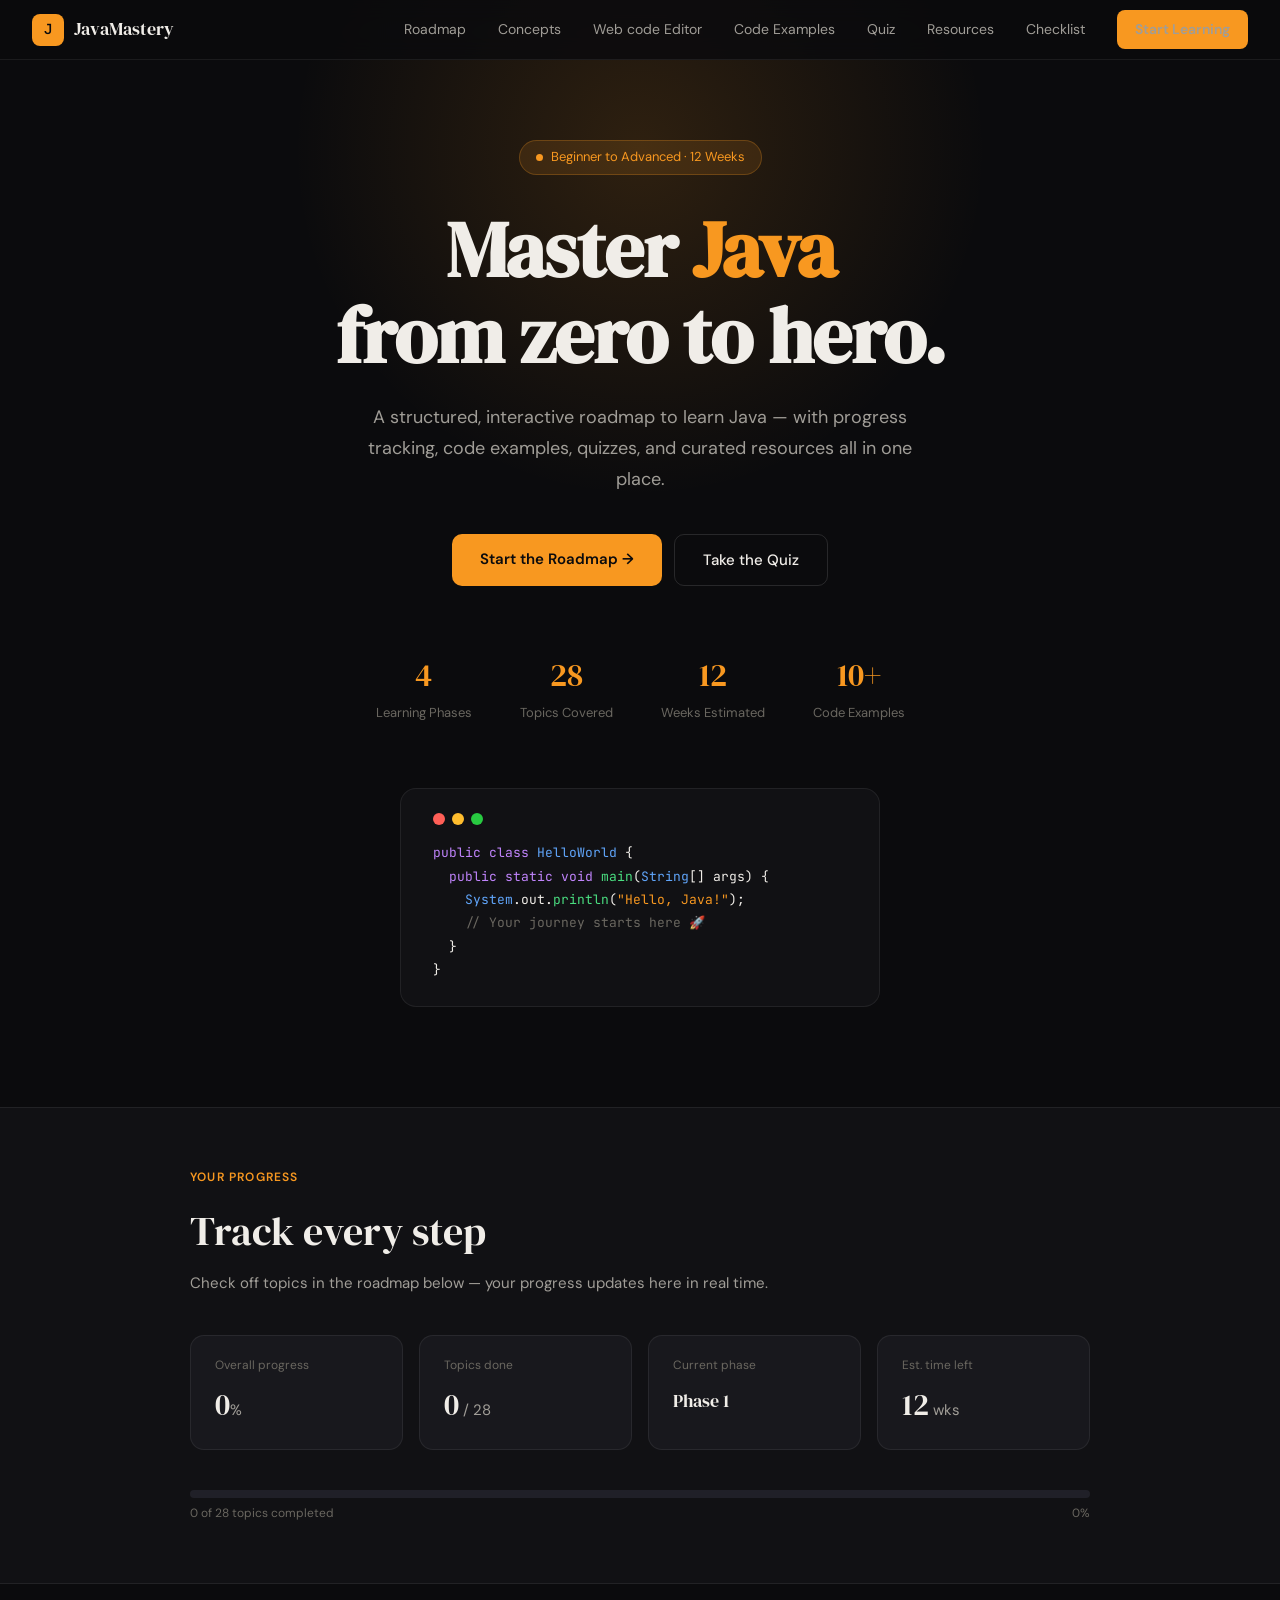
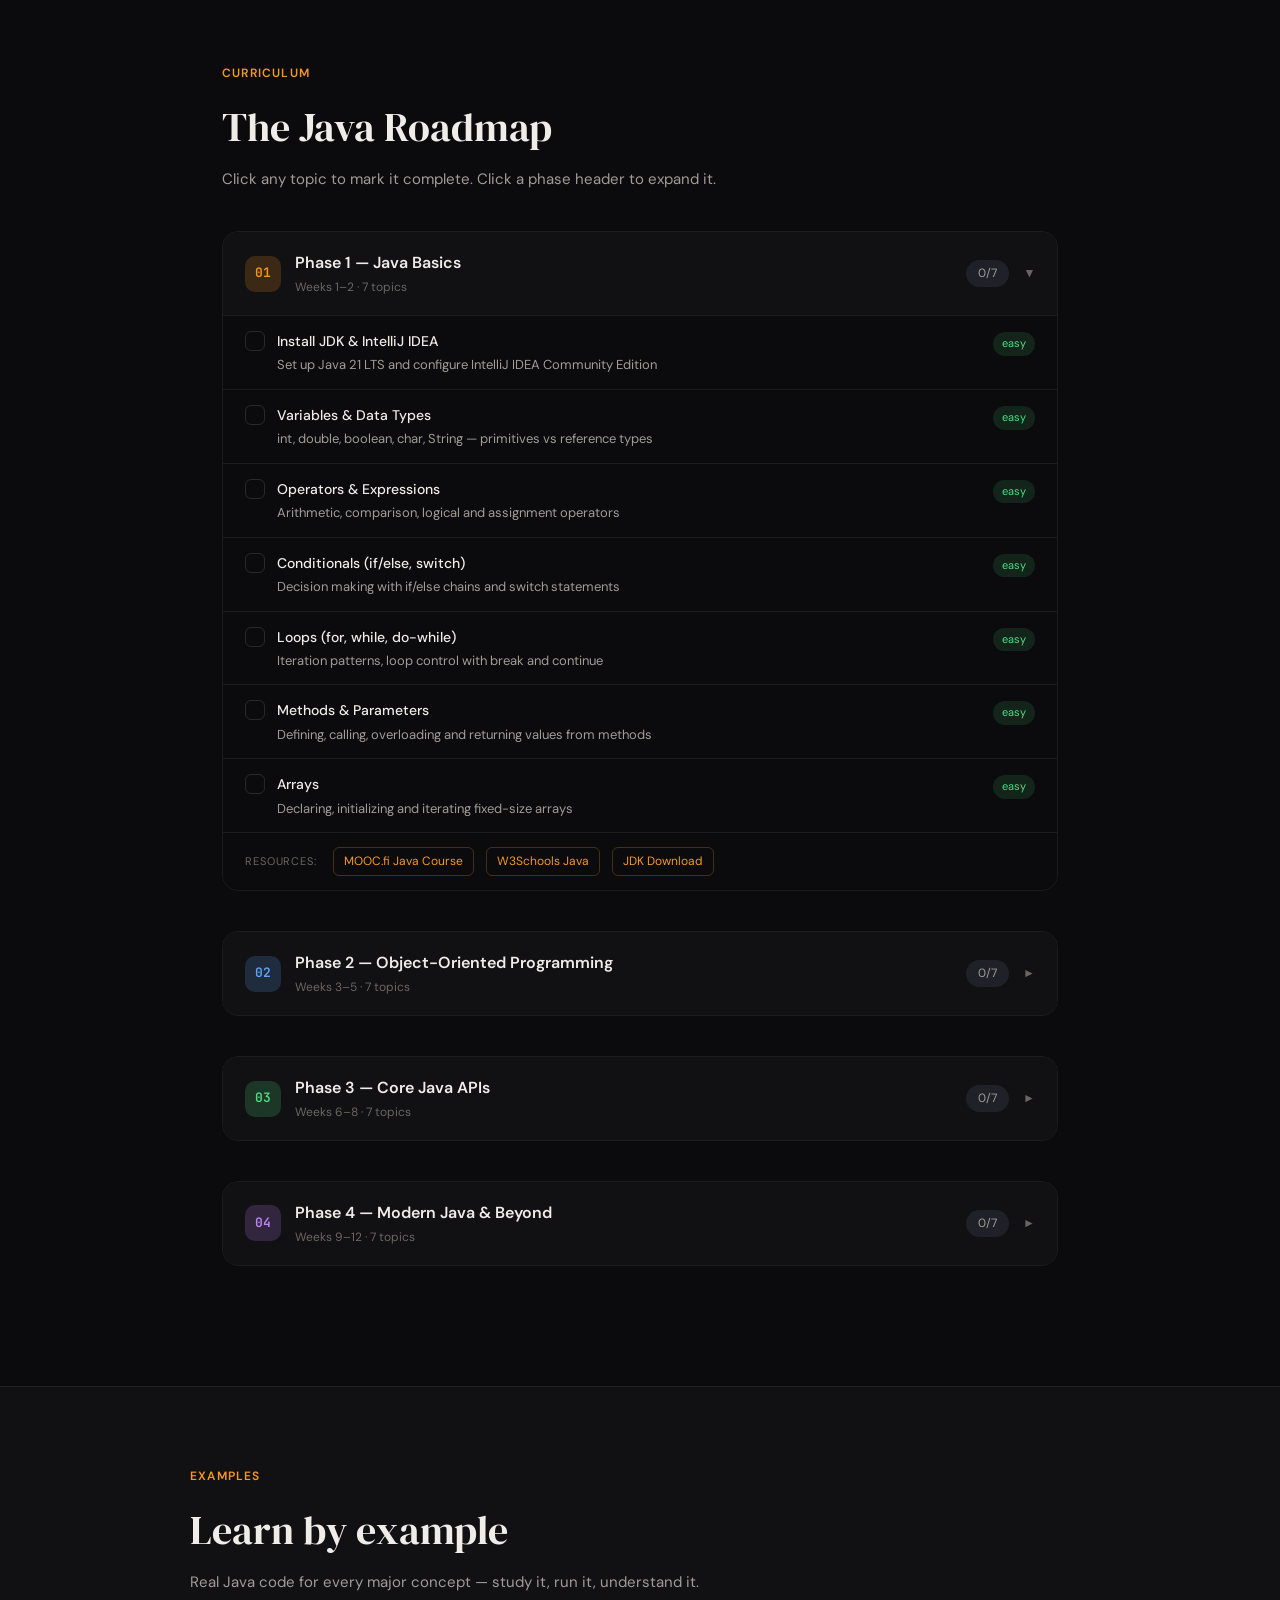
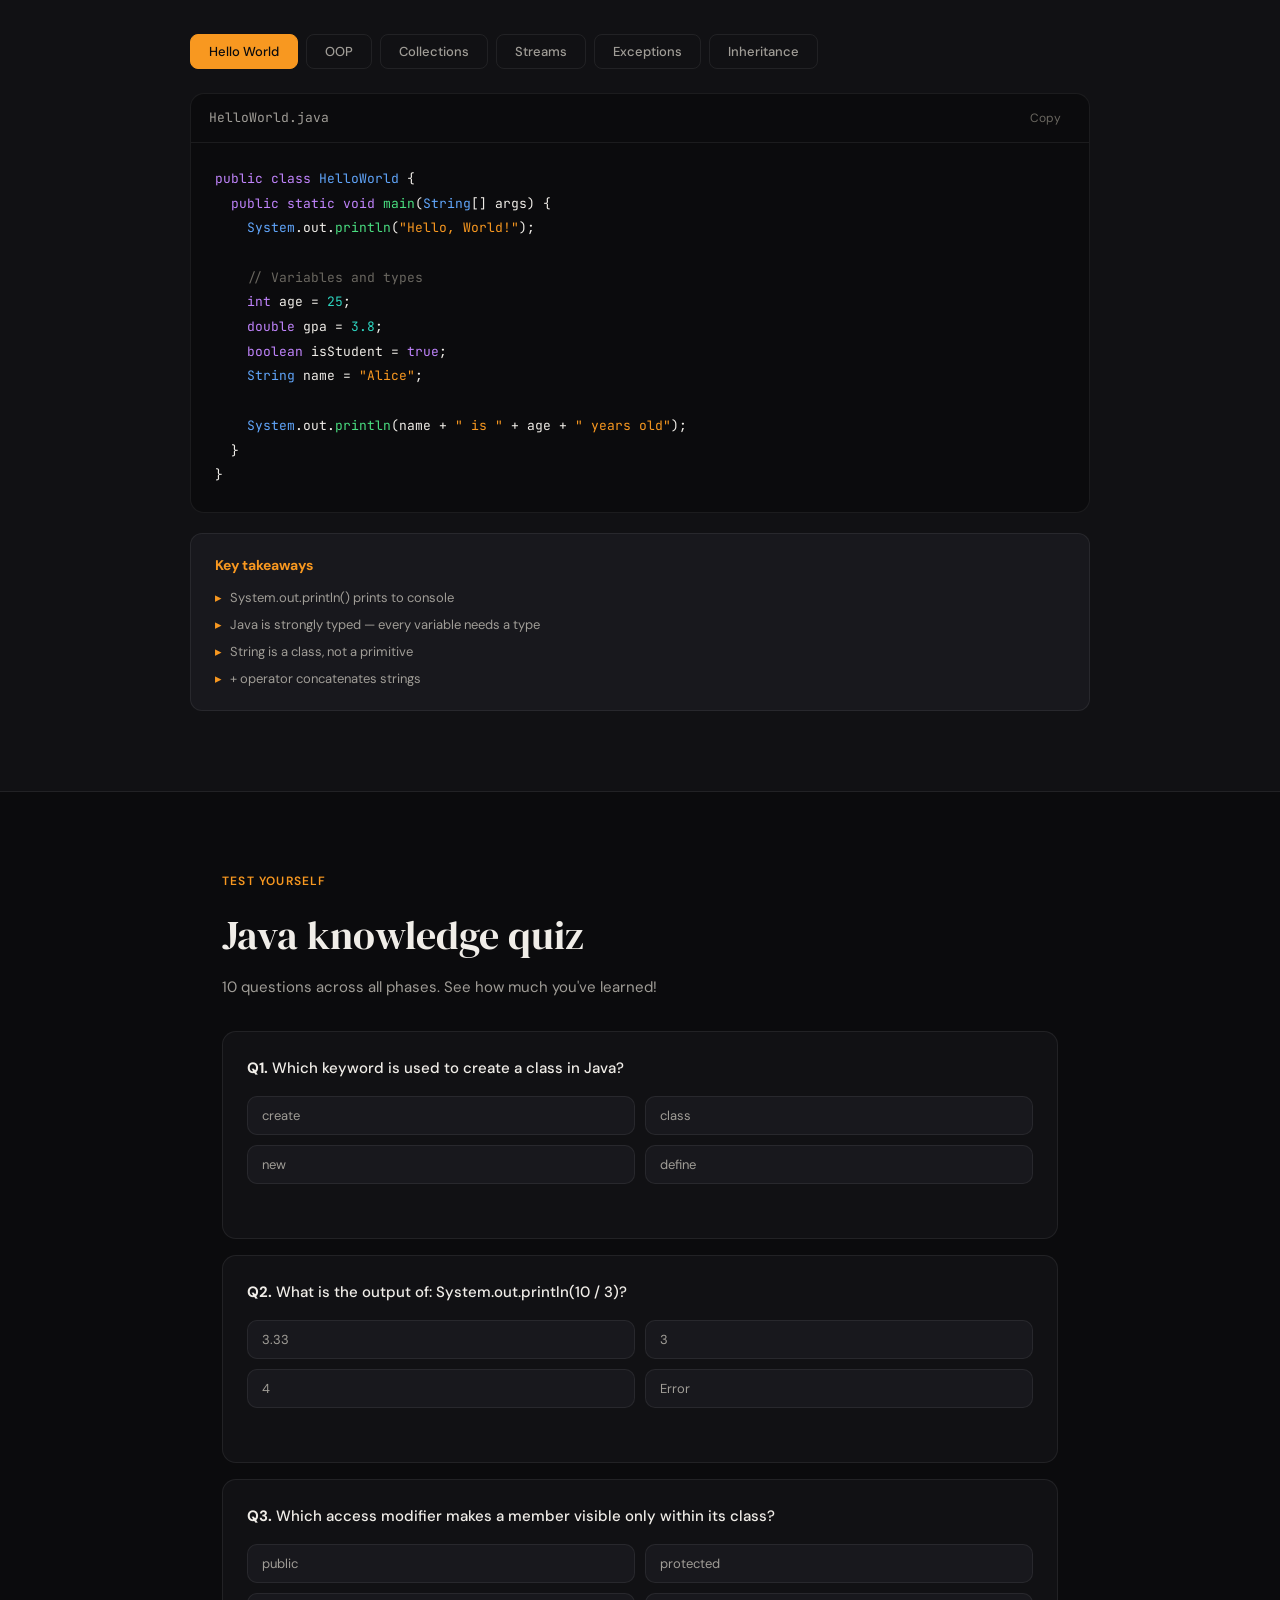
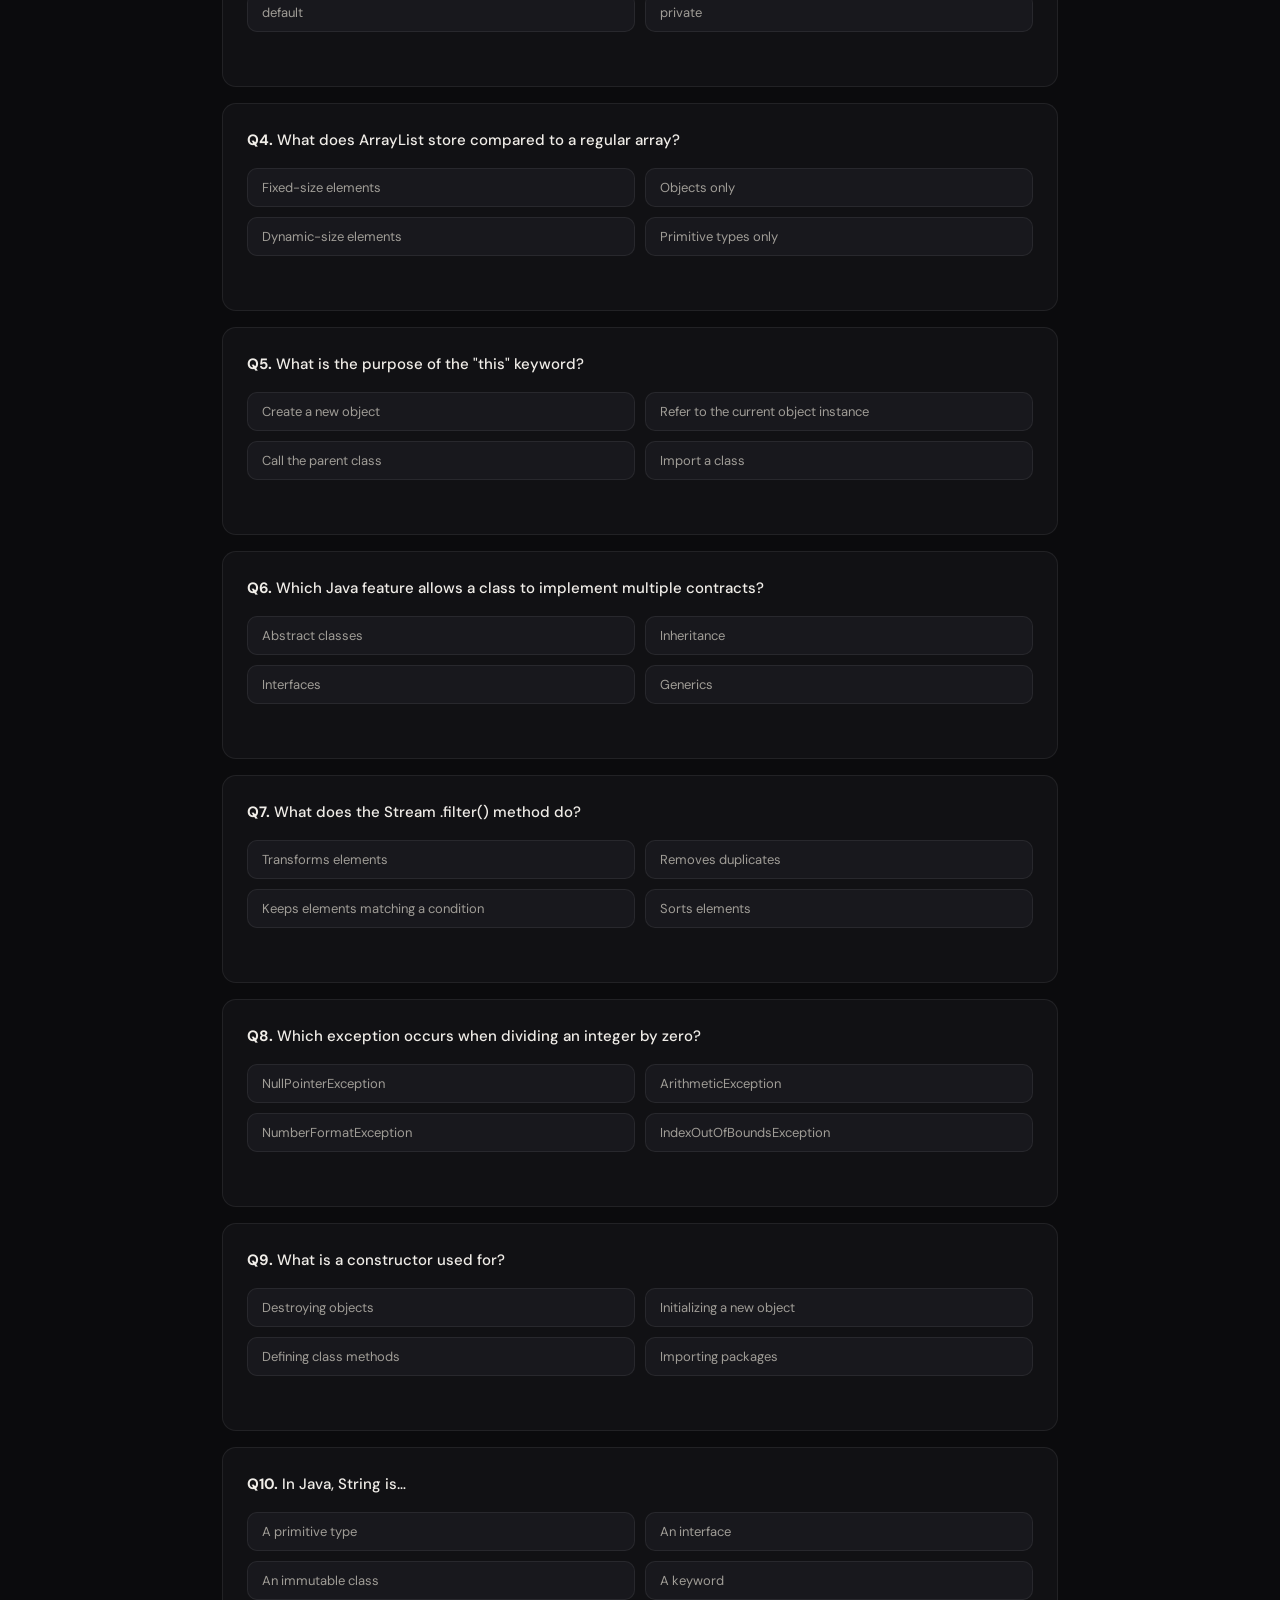
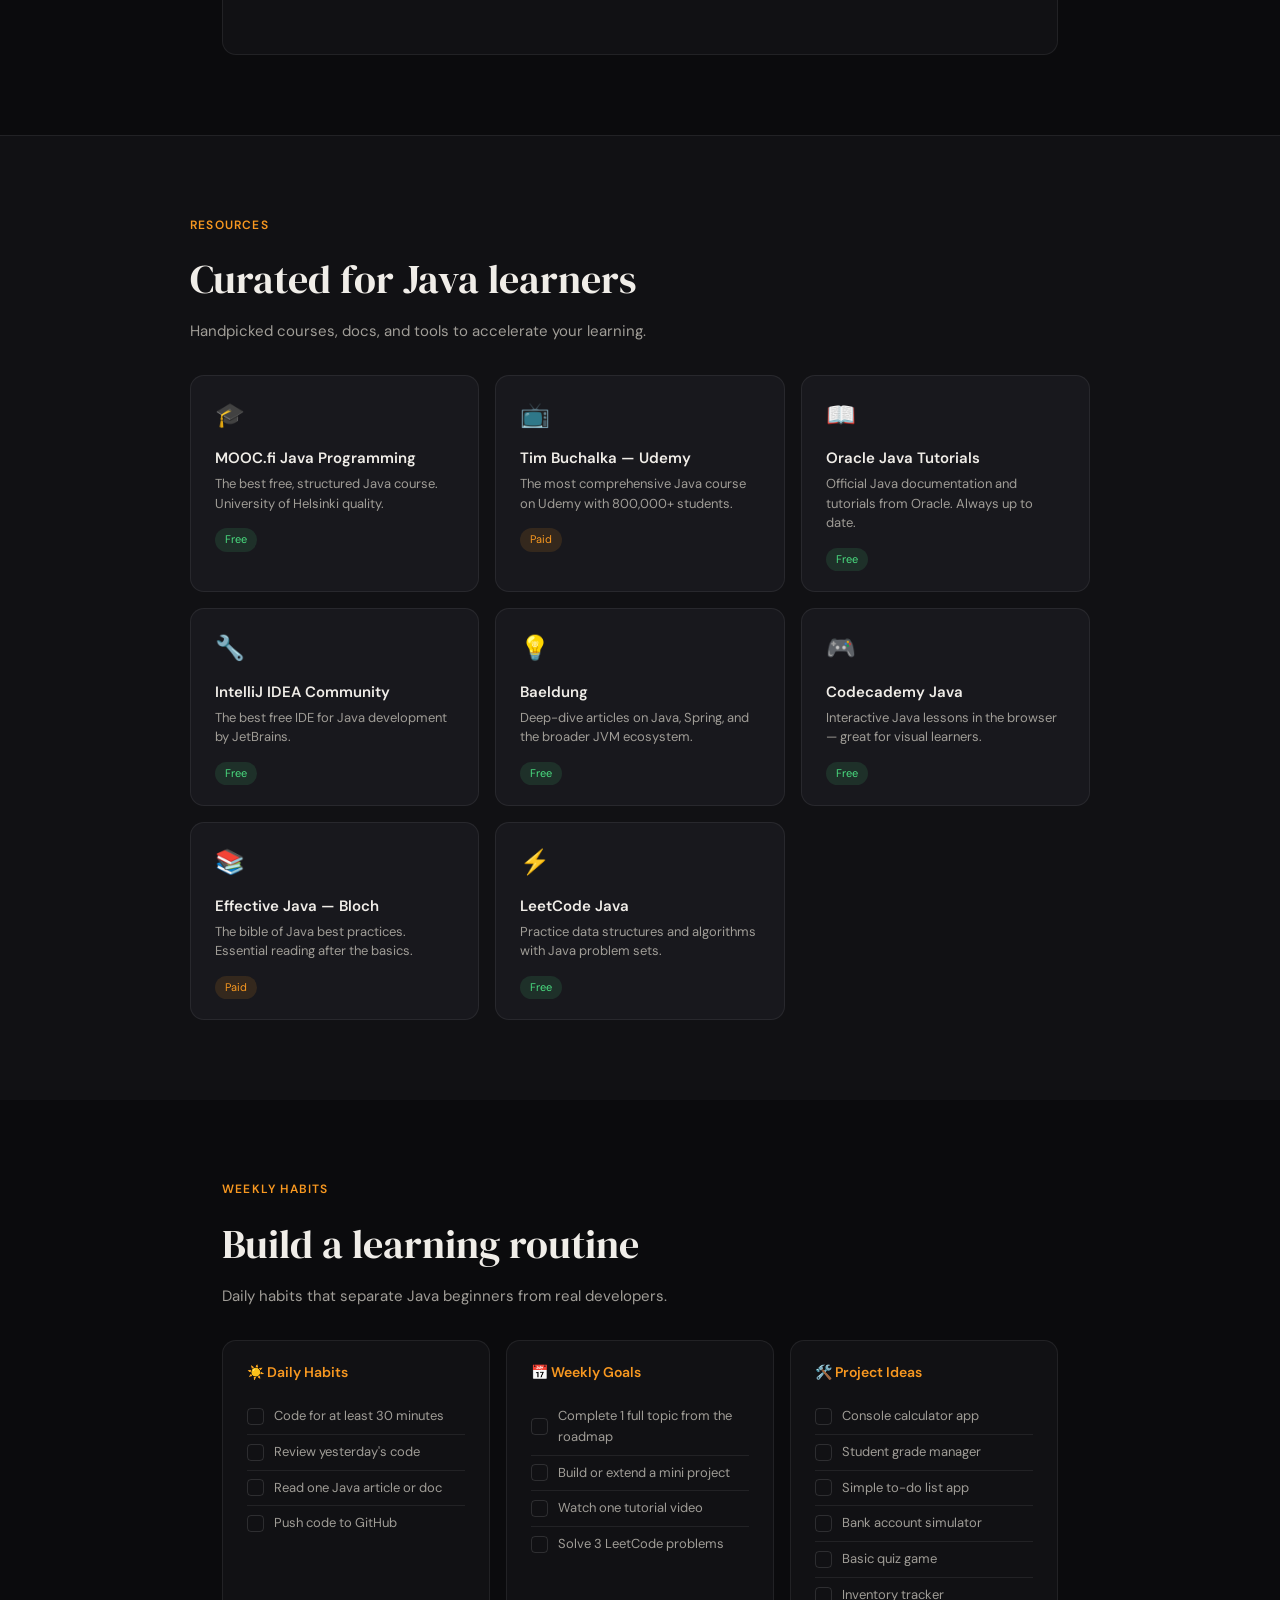
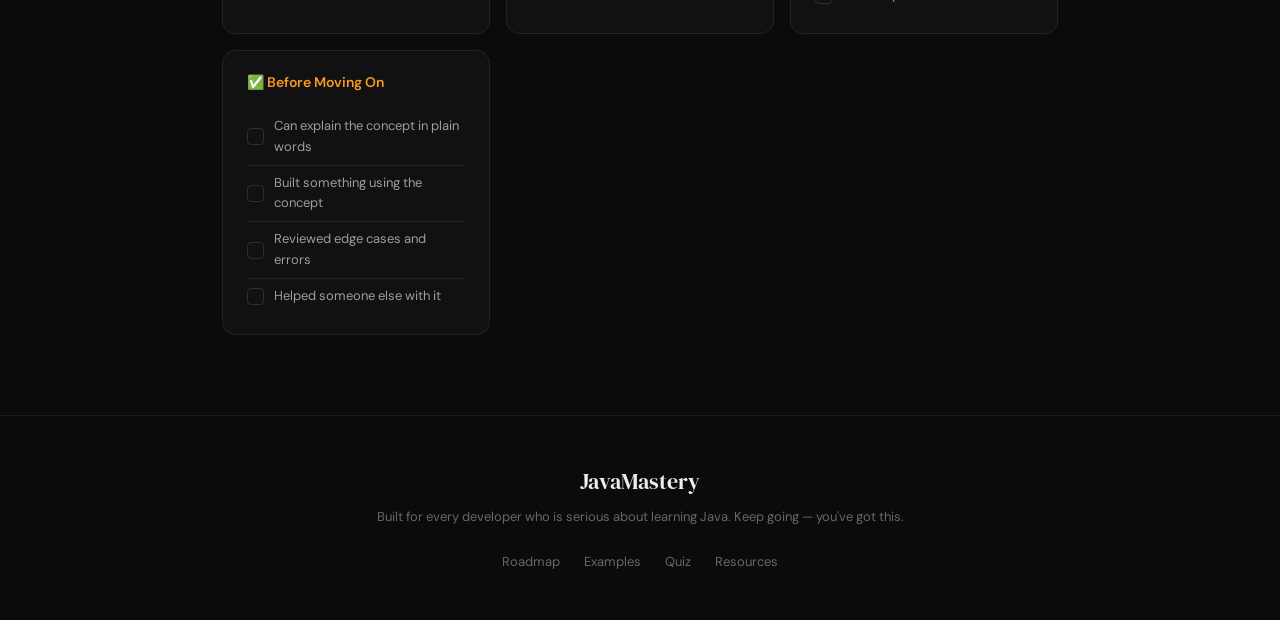
==== commit 9ee5ac3a: "skjf" ====
--- a/src/Home.html
+++ b/src/Home.html
@@ -8,7 +8,7 @@
   <link
     href="https://fonts.googleapis.com/css2?family=DM+Serif+Display&family=DM+Sans:wght@300;400;500;600&family=JetBrains+Mono:wght@400;600&display=swap"
     rel="stylesheet">
-  <link rel="stylesheet" href="./src/Style.css">
+  <link rel="stylesheet" href="Style.css">
 </head>
 
 <body>
--- a/src/Style.css
+++ b/src/Style.css
@@ -0,0 +1,1183 @@
+ :root {
+      --orange: #f89820;
+      --orange-dark: #c97a10;
+      --orange-dim: rgba(248, 152, 32, 0.12);
+      --orange-glow: rgba(248, 152, 32, 0.25);
+      --bg: #0b0b0d;
+      --bg2: #111114;
+      --bg3: #18181d;
+      --bg4: #202028;
+      --border: rgba(255, 255, 255, 0.07);
+      --border2: rgba(255, 255, 255, 0.12);
+      --text: #f0ede8;
+      --text2: #a09d97;
+      --text3: #6a6760;
+      --green: #4ade80;
+      --blue: #60a5fa;
+      --purple: #c084fc;
+      --red: #f87171;
+      --teal: #2dd4bf;
+    }
+
+    * {
+      margin: 0;
+      padding: 0;
+      box-sizing: border-box
+    }
+
+    html {
+      scroll-behavior: smooth
+    }
+
+    body {
+      font-family: 'DM Sans', sans-serif;
+      background: var(--bg);
+      color: var(--text);
+      overflow-x: hidden;
+      line-height: 1.6
+    }
+
+    /* SCROLLBAR */
+    ::-webkit-scrollbar {
+      width: 4px
+    }
+
+    ::-webkit-scrollbar-track {
+      background: var(--bg)
+    }
+
+    ::-webkit-scrollbar-thumb {
+      background: var(--orange-dark);
+      border-radius: 99px
+    }
+
+    /* NAV */
+    nav {
+      position: fixed;
+      top: 0;
+      left: 0;
+      right: 0;
+      z-index: 100;
+      padding: 0 2rem;
+      height: 60px;
+      display: flex;
+      align-items: center;
+      justify-content: space-between;
+      background: rgba(11, 11, 13, 0.85);
+      backdrop-filter: blur(12px);
+      border-bottom: 1px solid var(--border)
+    }
+
+    .nav-logo {
+      display: flex;
+      align-items: center;
+      gap: 10px;
+      text-decoration: none
+    }
+
+    .nav-logo-icon {
+      width: 32px;
+      height: 32px;
+      background: var(--orange);
+      border-radius: 8px;
+      display: flex;
+      align-items: center;
+      justify-content: center;
+      font-family: 'JetBrains Mono', monospace;
+      font-weight: 600;
+      font-size: 14px;
+      color: #0b0b0d
+    }
+
+    .nav-logo-text {
+      font-family: 'DM Serif Display', serif;
+      font-size: 18px;
+      color: var(--text)
+    }
+
+    .nav-links {
+      display: flex;
+      align-items: center;
+      gap: 2rem
+    }
+
+    .nav-links a {
+      color: var(--text2);
+      text-decoration: none;
+      font-size: 14px;
+      transition: color .2s
+    }
+
+    .nav-links a:hover {
+      color: var(--orange)
+    }
+
+    .nav-cta {
+      background: var(--orange);
+      color: #0b0b0d;
+      padding: 8px 18px;
+      border-radius: 8px;
+      text-decoration: none;
+      font-size: 14px;
+      font-weight: 600;
+      transition: background .2s, transform .15s
+    }
+
+    .nav-cta:hover {
+      background: var(--orange-dark);
+      transform: translateY(-1px)
+    }
+
+    .hamburger {
+      display: none;
+      flex-direction: column;
+      gap: 5px;
+      cursor: pointer;
+      padding: 4px
+    }
+
+    .hamburger span {
+      width: 22px;
+      height: 2px;
+      background: var(--text);
+      border-radius: 2px;
+      transition: .3s
+    }
+
+    .mobile-menu {
+      display: none;
+      position: fixed;
+      top: 60px;
+      left: 0;
+      right: 0;
+      background: var(--bg2);
+      border-bottom: 1px solid var(--border);
+      padding: 1rem 2rem;
+      flex-direction: column;
+      gap: 1rem;
+      z-index: 99
+    }
+
+    .mobile-menu a {
+      color: var(--text2);
+      text-decoration: none;
+      font-size: 15px
+    }
+
+    .mobile-menu.open {
+      display: flex
+    }
+
+    /* HERO */
+    .hero {
+      padding: 140px 2rem 100px;
+      text-align: center;
+      position: relative;
+      overflow: hidden
+    }
+
+    .hero::before {
+      content: '';
+      position: absolute;
+      top: -200px;
+      left: 50%;
+      transform: translateX(-50%);
+      width: 700px;
+      height: 700px;
+      background: radial-gradient(circle, rgba(248, 152, 32, 0.15) 0%, transparent 70%);
+      pointer-events: none
+    }
+
+    .hero-badge {
+      display: inline-flex;
+      align-items: center;
+      gap: 8px;
+      background: var(--orange-dim);
+      border: 1px solid var(--orange-glow);
+      border-radius: 99px;
+      padding: 6px 16px;
+      font-size: 13px;
+      color: var(--orange);
+      margin-bottom: 2rem
+    }
+
+    .hero-badge-dot {
+      width: 7px;
+      height: 7px;
+      background: var(--orange);
+      border-radius: 50%;
+      animation: pulse 2s infinite
+    }
+
+    @keyframes pulse {
+
+      0%,
+      100% {
+        opacity: 1
+      }
+
+      50% {
+        opacity: .4
+      }
+    }
+
+    .hero h1 {
+      font-family: 'DM Serif Display', serif;
+      font-size: clamp(42px, 7vw, 78px);
+      line-height: 1.1;
+      margin-bottom: 1.5rem;
+      letter-spacing: -1px
+    }
+
+    .hero h1 span {
+      color: var(--orange)
+    }
+
+    .hero p {
+      font-size: 18px;
+      color: var(--text2);
+      max-width: 560px;
+      margin: 0 auto 2.5rem;
+      line-height: 1.7
+    }
+
+    .hero-buttons {
+      display: flex;
+      gap: 12px;
+      justify-content: center;
+      flex-wrap: wrap
+    }
+
+    .btn-primary {
+      background: var(--orange);
+      color: #0b0b0d;
+      padding: 13px 28px;
+      border-radius: 10px;
+      text-decoration: none;
+      font-weight: 600;
+      font-size: 15px;
+      border: none;
+      cursor: pointer;
+      transition: .2s
+    }
+
+    .btn-primary:hover {
+      background: var(--orange-dark);
+      transform: translateY(-2px)
+    }
+
+    .btn-secondary {
+      background: transparent;
+      color: var(--text);
+      padding: 13px 28px;
+      border-radius: 10px;
+      text-decoration: none;
+      font-weight: 500;
+      font-size: 15px;
+      border: 1px solid var(--border2);
+      cursor: pointer;
+      transition: .2s
+    }
+
+    .btn-secondary:hover {
+      background: var(--bg3);
+      border-color: var(--orange)
+    }
+
+    .hero-stats {
+      display: flex;
+      gap: 3rem;
+      justify-content: center;
+      margin-top: 4rem;
+      flex-wrap: wrap
+    }
+
+    .hero-stat-num {
+      font-family: 'DM Serif Display', serif;
+      font-size: 32px;
+      color: var(--orange)
+    }
+
+    .hero-stat-label {
+      font-size: 13px;
+      color: var(--text3);
+      margin-top: 2px
+    }
+
+    .hero-code {
+      margin-top: 4rem;
+      background: var(--bg2);
+      border: 1px solid var(--border);
+      border-radius: 16px;
+      padding: 1.5rem 2rem;
+      max-width: 480px;
+      margin-left: auto;
+      margin-right: auto;
+      text-align: left;
+      position: relative
+    }
+
+    .code-dots {
+      display: flex;
+      gap: 7px;
+      margin-bottom: 1rem
+    }
+
+    .code-dots span {
+      width: 12px;
+      height: 12px;
+      border-radius: 50%
+    }
+
+    .dot-red {
+      background: #ff5f57
+    }
+
+    .dot-yellow {
+      background: #ffbd2e
+    }
+
+    .dot-green {
+      background: #28ca41
+    }
+
+    pre {
+      font-family: 'JetBrains Mono', monospace;
+      font-size: 13px;
+      line-height: 1.8;
+      overflow-x: auto
+    }
+
+    .kw {
+      color: #c084fc
+    }
+
+    .cls {
+      color: #60a5fa
+    }
+
+    .fn {
+      color: #4ade80
+    }
+
+    .str {
+      color: #f89820
+    }
+
+    .cm {
+      color: #6a6760
+    }
+
+    .num {
+      color: #2dd4bf
+    }
+
+    /* PROGRESS DASHBOARD */
+    .progress-section {
+      padding: 60px 2rem;
+      background: var(--bg2);
+      border-top: 1px solid var(--border);
+      border-bottom: 1px solid var(--border)
+    }
+
+    .section-inner {
+      max-width: 900px;
+      margin: 0 auto
+    }
+
+    .section-label {
+      font-size: 12px;
+      font-weight: 600;
+      letter-spacing: .1em;
+      color: var(--orange);
+      text-transform: uppercase;
+      margin-bottom: .75rem
+    }
+
+    .section-title {
+      font-family: 'DM Serif Display', serif;
+      font-size: clamp(28px, 4vw, 40px);
+      margin-bottom: .5rem
+    }
+
+    .section-sub {
+      color: var(--text2);
+      font-size: 15px;
+      margin-bottom: 2.5rem
+    }
+
+    .progress-cards {
+      display: grid;
+      grid-template-columns: repeat(auto-fit, minmax(180px, 1fr));
+      gap: 16px;
+      margin-bottom: 2.5rem
+    }
+
+    .prog-card {
+      background: var(--bg3);
+      border: 1px solid var(--border);
+      border-radius: 14px;
+      padding: 1.25rem 1.5rem
+    }
+
+    .prog-card-label {
+      font-size: 12px;
+      color: var(--text3);
+      margin-bottom: 6px
+    }
+
+    .prog-card-val {
+      font-family: 'DM Serif Display', serif;
+      font-size: 30px;
+      color: var(--text)
+    }
+
+    .prog-card-val span {
+      font-size: 15px;
+      color: var(--text2);
+      font-family: 'DM Sans', sans-serif
+    }
+
+    .prog-bar-wrap {
+      background: var(--bg4);
+      border-radius: 99px;
+      height: 8px;
+      margin-bottom: 6px;
+      overflow: hidden
+    }
+
+    .prog-bar {
+      height: 100%;
+      background: linear-gradient(90deg, var(--orange-dark), var(--orange));
+      border-radius: 99px;
+      transition: width .5s cubic-bezier(.4, 0, .2, 1)
+    }
+
+    .prog-bar-label {
+      display: flex;
+      justify-content: space-between;
+      font-size: 12px;
+      color: var(--text3)
+    }
+
+    /* ROADMAP */
+    .roadmap-section {
+      padding: 80px 2rem;
+      max-width: 900px;
+      margin: 0 auto
+    }
+
+    .phase-block {
+      margin-bottom: 2.5rem;
+      border: 1px solid var(--border);
+      border-radius: 16px;
+      overflow: hidden;
+      transition: border-color .2s
+    }
+
+    .phase-block:hover {
+      border-color: var(--border2)
+    }
+
+    .phase-head {
+      display: flex;
+      align-items: center;
+      gap: 14px;
+      padding: 18px 22px;
+      cursor: pointer;
+      background: var(--bg2);
+      user-select: none;
+      transition: background .15s
+    }
+
+    .phase-head:hover {
+      background: var(--bg3)
+    }
+
+    .phase-num {
+      width: 36px;
+      height: 36px;
+      border-radius: 10px;
+      display: flex;
+      align-items: center;
+      justify-content: center;
+      font-family: 'JetBrains Mono', monospace;
+      font-size: 13px;
+      font-weight: 600;
+      flex-shrink: 0
+    }
+
+    .pn1 {
+      background: rgba(248, 152, 32, .18);
+      color: var(--orange)
+    }
+
+    .pn2 {
+      background: rgba(96, 165, 250, .18);
+      color: var(--blue)
+    }
+
+    .pn3 {
+      background: rgba(77, 222, 128, .18);
+      color: var(--green)
+    }
+
+    .pn4 {
+      background: rgba(192, 132, 252, .18);
+      color: var(--purple)
+    }
+
+    .phase-info {
+      flex: 1
+    }
+
+    .phase-name {
+      font-size: 16px;
+      font-weight: 600;
+      color: var(--text);
+      margin-bottom: 2px
+    }
+
+    .phase-meta {
+      font-size: 12px;
+      color: var(--text3)
+    }
+
+    .phase-progress-pill {
+      font-size: 12px;
+      padding: 4px 12px;
+      border-radius: 99px;
+      background: var(--bg4);
+      color: var(--text2)
+    }
+
+    .phase-chevron {
+      color: var(--text3);
+      transition: transform .25s;
+      font-size: 12px
+    }
+
+    .phase-chevron.open {
+      transform: rotate(90deg)
+    }
+
+    .phase-body {
+      display: none;
+      border-top: 1px solid var(--border)
+    }
+
+    .phase-body.open {
+      display: block
+    }
+
+    .topic-item {
+      display: flex;
+      align-items: flex-start;
+      gap: 12px;
+      padding: 14px 22px;
+      border-bottom: 1px solid var(--border);
+      cursor: pointer;
+      transition: background .15s
+    }
+
+    .topic-item:last-of-type {
+      border-bottom: none
+    }
+
+    .topic-item:hover {
+      background: var(--bg3)
+    }
+
+    .topic-item.done {
+      opacity: .55
+    }
+
+    .topic-checkbox {
+      width: 20px;
+      height: 20px;
+      border: 1.5px solid var(--border2);
+      border-radius: 6px;
+      flex-shrink: 0;
+      margin-top: 1px;
+      display: flex;
+      align-items: center;
+      justify-content: center;
+      transition: .2s
+    }
+
+    .topic-item.done .topic-checkbox {
+      background: var(--orange);
+      border-color: var(--orange)
+    }
+
+    .checksvg {
+      display: none;
+      width: 11px;
+      height: 8px
+    }
+
+    .topic-item.done .checksvg {
+      display: block
+    }
+
+    .topic-text {
+      flex: 1
+    }
+
+    .topic-name {
+      font-size: 14px;
+      font-weight: 500;
+      color: var(--text);
+      margin-bottom: 3px
+    }
+
+    .topic-desc {
+      font-size: 13px;
+      color: var(--text2);
+      line-height: 1.5
+    }
+
+    .topic-tag {
+      font-size: 11px;
+      padding: 3px 9px;
+      border-radius: 99px;
+      flex-shrink: 0;
+      margin-top: 2px;
+      align-self: flex-start
+    }
+
+    .tag-easy {
+      background: rgba(77, 222, 128, .12);
+      color: #4ade80
+    }
+
+    .tag-med {
+      background: rgba(248, 152, 32, .12);
+      color: var(--orange)
+    }
+
+    .tag-hard {
+      background: rgba(192, 132, 252, .12);
+      color: var(--purple)
+    }
+
+    .phase-resources {
+      padding: 14px 22px;
+      background: var(--bg);
+      border-top: 1px solid var(--border);
+      display: flex;
+      flex-wrap: wrap;
+      gap: 12px;
+      align-items: center
+    }
+
+    .res-label {
+      font-size: 11px;
+      color: var(--text3);
+      text-transform: uppercase;
+      letter-spacing: .08em;
+      margin-right: 4px
+    }
+
+    .res-link {
+      font-size: 12px;
+      color: var(--orange);
+      text-decoration: none;
+      padding: 4px 10px;
+      border: 1px solid var(--orange-glow);
+      border-radius: 6px;
+      transition: .15s
+    }
+
+    .res-link:hover {
+      background: var(--orange-dim)
+    }
+
+    /* CODE EXAMPLES */
+    .code-section {
+      padding: 80px 2rem;
+      background: var(--bg2);
+      border-top: 1px solid var(--border);
+      border-bottom: 1px solid var(--border)
+    }
+
+    .code-tabs {
+      display: flex;
+      gap: 8px;
+      flex-wrap: wrap;
+      margin-bottom: 1.5rem
+    }
+
+    .code-tab {
+      padding: 8px 18px;
+      border-radius: 8px;
+      font-size: 13px;
+      font-weight: 500;
+      cursor: pointer;
+      border: 1px solid var(--border);
+      background: transparent;
+      color: var(--text2);
+      transition: .15s;
+      font-family: 'DM Sans', sans-serif
+    }
+
+    .code-tab:hover {
+      border-color: var(--border2);
+      color: var(--text)
+    }
+
+    .code-tab.active {
+      background: var(--orange);
+      color: #0b0b0d;
+      border-color: var(--orange)
+    }
+
+    .code-panel {
+      display: none
+    }
+
+    .code-panel.active {
+      display: block
+    }
+
+    .code-box {
+      background: var(--bg);
+      border: 1px solid var(--border);
+      border-radius: 14px;
+      overflow: hidden
+    }
+
+    .code-box-header {
+      padding: 12px 18px;
+      border-bottom: 1px solid var(--border);
+      display: flex;
+      align-items: center;
+      justify-content: space-between
+    }
+
+    .code-box-title {
+      font-size: 13px;
+      color: var(--text2);
+      font-family: 'JetBrains Mono', monospace
+    }
+
+    .copy-btn {
+      font-size: 12px;
+      color: var(--text3);
+      background: transparent;
+      border: none;
+      cursor: pointer;
+      padding: 4px 10px;
+      border-radius: 6px;
+      font-family: 'DM Sans', sans-serif;
+      transition: .15s
+    }
+
+    .copy-btn:hover {
+      background: var(--bg3);
+      color: var(--text)
+    }
+
+    .copy-btn.copied {
+      color: var(--green)
+    }
+
+    .code-box pre {
+      padding: 1.5rem;
+      overflow-x: auto;
+      font-size: 13px;
+      line-height: 1.9
+    }
+
+    .code-explain {
+      margin-top: 1.25rem;
+      background: var(--bg3);
+      border: 1px solid var(--border);
+      border-radius: 12px;
+      padding: 1.25rem 1.5rem
+    }
+
+    .code-explain h4 {
+      font-size: 14px;
+      color: var(--orange);
+      margin-bottom: .75rem
+    }
+
+    .code-explain ul {
+      list-style: none;
+      display: flex;
+      flex-direction: column;
+      gap: 6px
+    }
+
+    .code-explain ul li {
+      font-size: 13px;
+      color: var(--text2);
+      display: flex;
+      gap: 8px
+    }
+
+    .code-explain ul li::before {
+      content: '▸';
+      color: var(--orange);
+      flex-shrink: 0
+    }
+
+    /* QUIZ */
+    .quiz-section {
+      padding: 80px 2rem;
+      max-width: 900px;
+      margin: 0 auto
+    }
+
+    .quiz-grid {
+      display: grid;
+      gap: 16px
+    }
+
+    .quiz-card {
+      background: var(--bg2);
+      border: 1px solid var(--border);
+      border-radius: 14px;
+      padding: 1.5rem
+    }
+
+    .quiz-q {
+      font-size: 15px;
+      font-weight: 500;
+      color: var(--text);
+      margin-bottom: 1rem
+    }
+
+    .quiz-options {
+      display: grid;
+      grid-template-columns: 1fr 1fr;
+      gap: 10px
+    }
+
+    .quiz-opt {
+      background: var(--bg3);
+      border: 1px solid var(--border);
+      border-radius: 10px;
+      padding: 10px 14px;
+      font-size: 13px;
+      color: var(--text2);
+      cursor: pointer;
+      transition: .2s;
+      text-align: left;
+      font-family: 'DM Sans', sans-serif
+    }
+
+    .quiz-opt:hover {
+      border-color: var(--orange);
+      color: var(--text)
+    }
+
+    .quiz-opt.correct {
+      background: rgba(77, 222, 128, .12);
+      border-color: #4ade80;
+      color: #4ade80
+    }
+
+    .quiz-opt.wrong {
+      background: rgba(248, 113, 113, .12);
+      border-color: #f87171;
+      color: #f87171
+    }
+
+    .quiz-opt:disabled {
+      cursor: not-allowed
+    }
+
+    .quiz-feedback {
+      margin-top: .75rem;
+      font-size: 13px;
+      min-height: 18px
+    }
+
+    .quiz-score {
+      text-align: center;
+      padding: 2rem;
+      background: var(--bg2);
+      border: 1px solid var(--orange-glow);
+      border-radius: 16px;
+      display: none
+    }
+
+    .quiz-score-num {
+      font-family: 'DM Serif Display', serif;
+      font-size: 52px;
+      color: var(--orange)
+    }
+
+    .quiz-reset {
+      margin-top: 1rem;
+      background: var(--orange);
+      color: #0b0b0d;
+      padding: 10px 24px;
+      border-radius: 8px;
+      border: none;
+      cursor: pointer;
+      font-size: 14px;
+      font-weight: 600;
+      font-family: 'DM Sans', sans-serif
+    }
+
+    /* RESOURCES */
+    .resources-section {
+      padding: 80px 2rem;
+      background: var(--bg2);
+      border-top: 1px solid var(--border)
+    }
+
+    .resources-grid {
+      display: grid;
+      grid-template-columns: repeat(auto-fit, minmax(260px, 1fr));
+      gap: 16px;
+      max-width: 900px;
+      margin: 0 auto
+    }
+
+    .resource-card {
+      background: var(--bg3);
+      border: 1px solid var(--border);
+      border-radius: 14px;
+      padding: 1.25rem 1.5rem;
+      transition: .2s;
+      text-decoration: none;
+      display: block
+    }
+
+    .resource-card:hover {
+      border-color: var(--orange);
+      transform: translateY(-3px)
+    }
+
+    .resource-card-icon {
+      font-size: 24px;
+      margin-bottom: .75rem
+    }
+
+    .resource-card-name {
+      font-size: 15px;
+      font-weight: 600;
+      color: var(--text);
+      margin-bottom: 4px
+    }
+
+    .resource-card-desc {
+      font-size: 13px;
+      color: var(--text2);
+      line-height: 1.5;
+      margin-bottom: .75rem
+    }
+
+    .resource-card-tag {
+      font-size: 11px;
+      padding: 3px 10px;
+      border-radius: 99px;
+      display: inline-block
+    }
+
+    .rtag-free {
+      background: rgba(77, 222, 128, .12);
+      color: #4ade80
+    }
+
+    .rtag-paid {
+      background: rgba(248, 152, 32, .12);
+      color: var(--orange)
+    }
+
+    /* CHECKLIST */
+    .checklist-section {
+      padding: 80px 2rem;
+      max-width: 900px;
+      margin: 0 auto
+    }
+
+    .checklist-grid {
+      display: grid;
+      grid-template-columns: repeat(auto-fit, minmax(260px, 1fr));
+      gap: 16px
+    }
+
+    .checklist-card {
+      background: var(--bg2);
+      border: 1px solid var(--border);
+      border-radius: 14px;
+      padding: 1.25rem 1.5rem
+    }
+
+    .checklist-card-title {
+      font-size: 14px;
+      font-weight: 600;
+      color: var(--orange);
+      margin-bottom: 1rem;
+      display: flex;
+      align-items: center;
+      gap: 8px
+    }
+
+    .checklist-item {
+      display: flex;
+      align-items: center;
+      gap: 10px;
+      padding: 7px 0;
+      cursor: pointer;
+      border-bottom: 1px solid var(--border)
+    }
+
+    .checklist-item:last-child {
+      border-bottom: none
+    }
+
+    .cl-check {
+      width: 17px;
+      height: 17px;
+      border: 1.5px solid var(--border2);
+      border-radius: 4px;
+      flex-shrink: 0;
+      display: flex;
+      align-items: center;
+      justify-content: center;
+      transition: .2s
+    }
+
+    .checklist-item.done .cl-check {
+      background: var(--orange);
+      border-color: var(--orange)
+    }
+
+    .cl-text {
+      font-size: 13px;
+      color: var(--text2);
+      transition: .2s
+    }
+
+    .checklist-item.done .cl-text {
+      text-decoration: line-through;
+      color: var(--text3)
+    }
+
+    /* FOOTER */
+    footer {
+      padding: 3rem 2rem;
+      border-top: 1px solid var(--border);
+      text-align: center
+    }
+
+    .footer-logo {
+      font-family: 'DM Serif Display', serif;
+      font-size: 22px;
+      color: var(--text);
+      margin-bottom: .5rem
+    }
+
+    .footer-text {
+      font-size: 13px;
+      color: var(--text3)
+    }
+
+    .footer-links {
+      display: flex;
+      gap: 1.5rem;
+      justify-content: center;
+      margin-top: 1.5rem
+    }
+
+    .footer-links a {
+      font-size: 13px;
+      color: var(--text3);
+      text-decoration: none
+    }
+
+    .footer-links a:hover {
+      color: var(--orange)
+    }
+
+    /* TIMELINE connector */
+    .roadmap-connector {
+      display: flex;
+      justify-content: center;
+      margin: -10px 0;
+      position: relative;
+      z-index: 1
+    }
+
+    .connector-line {
+      width: 2px;
+      height: 24px;
+      background: linear-gradient(var(--border), var(--border2))
+    }
+
+    /* DARK SECTION DIVIDER */
+    .section-divider {
+      height: 1px;
+      background: linear-gradient(90deg, transparent, var(--border2), transparent);
+      margin: 0 2rem
+    }
+
+    /* ANIMATIONS */
+    @keyframes fadeInUp {
+      from {
+        opacity: 0;
+        transform: translateY(24px)
+      }
+
+      to {
+        opacity: 1;
+        transform: translateY(0)
+      }
+    }
+
+    .animate {
+      animation: fadeInUp .6s ease both
+    }
+
+    .delay-1 {
+      animation-delay: .1s
+    }
+
+    .delay-2 {
+      animation-delay: .2s
+    }
+
+    .delay-3 {
+      animation-delay: .3s
+    }
+
+    /* RESPONSIVE */
+    @media(max-width:700px) {
+      .nav-links {
+        display: none
+      }
+
+      .hamburger {
+        display: flex
+      }
+
+      .quiz-options {
+        grid-template-columns: 1fr
+      }
+
+      .hero h1 {
+        font-size: 38px
+      }
+
+      .hero-stats {
+        gap: 2rem
+      }
+    }
+
+    /* SCROLL REVEAL */
+    .reveal {
+      opacity: 0;
+      transform: translateY(20px);
+      transition: opacity .6s ease, transform .6s ease
+    }
+
+    .reveal.visible {
+      opacity: 1;
+      transform: none
+    }
